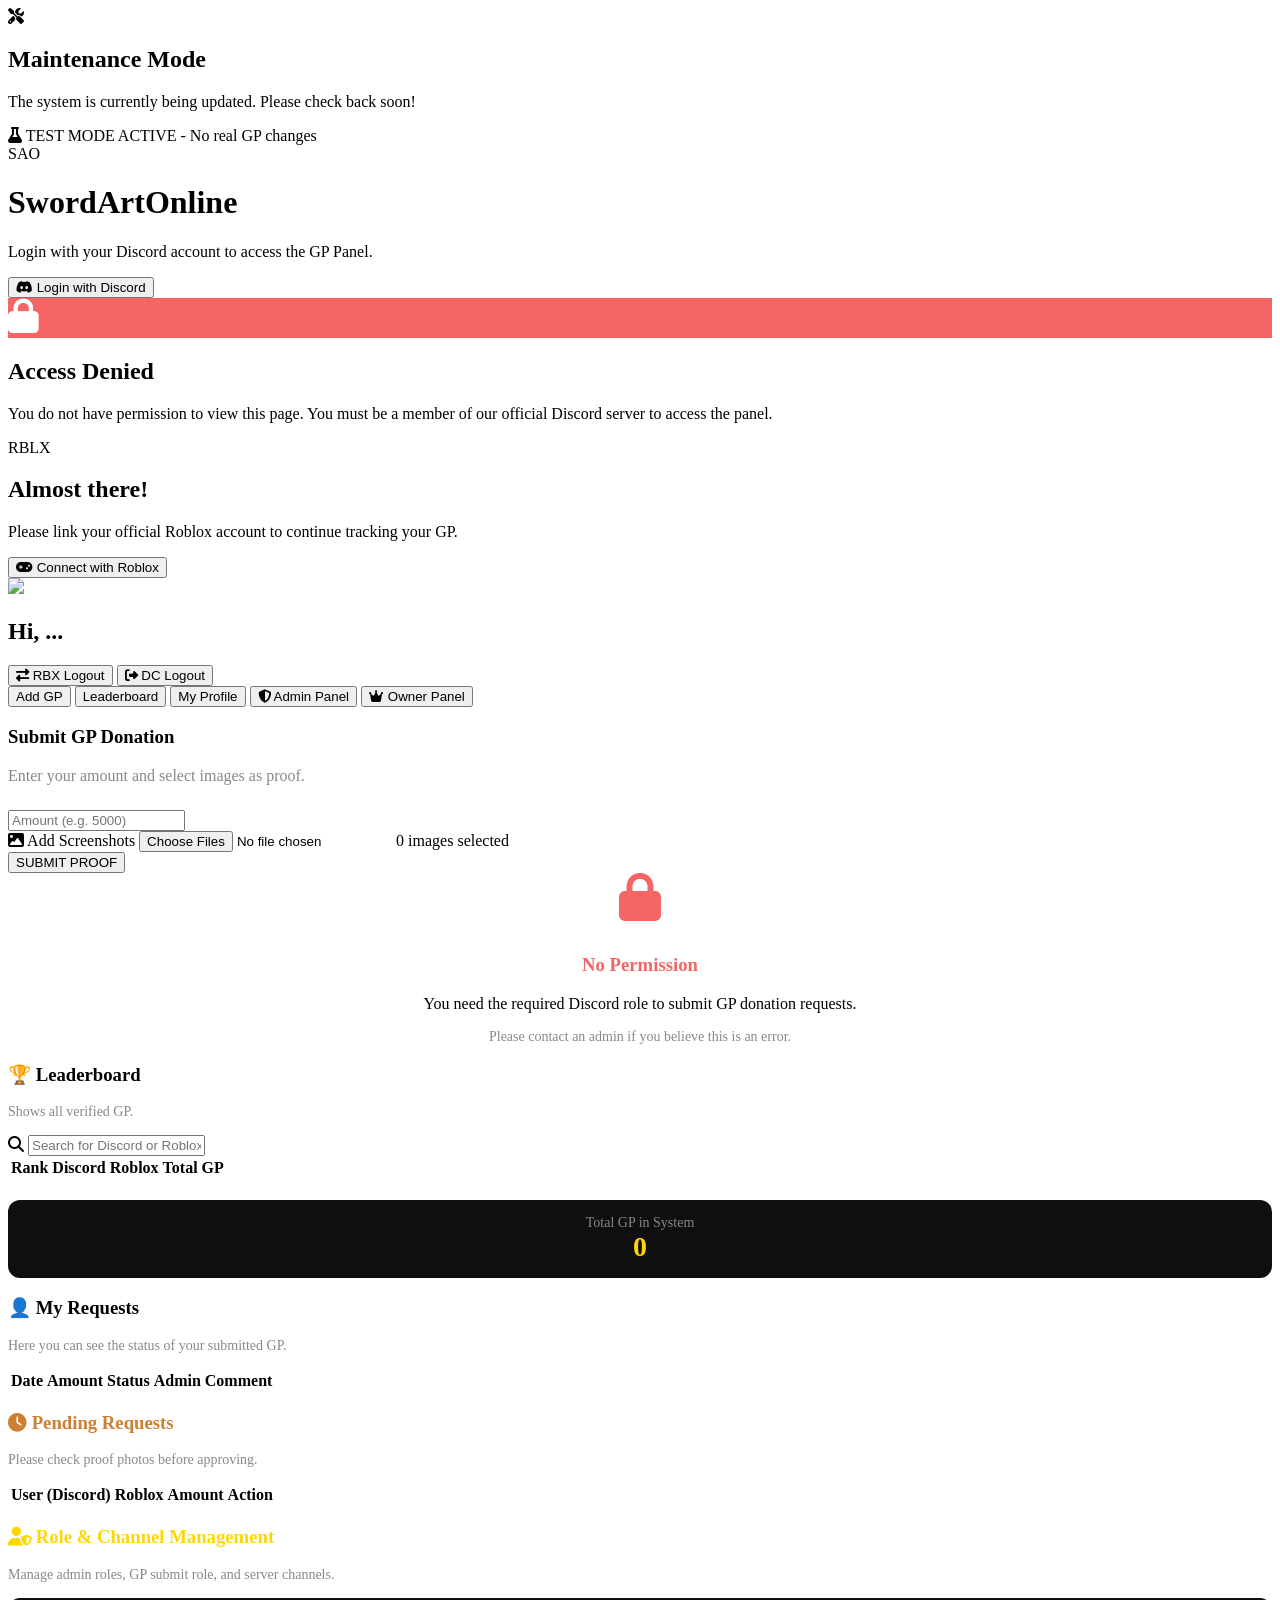
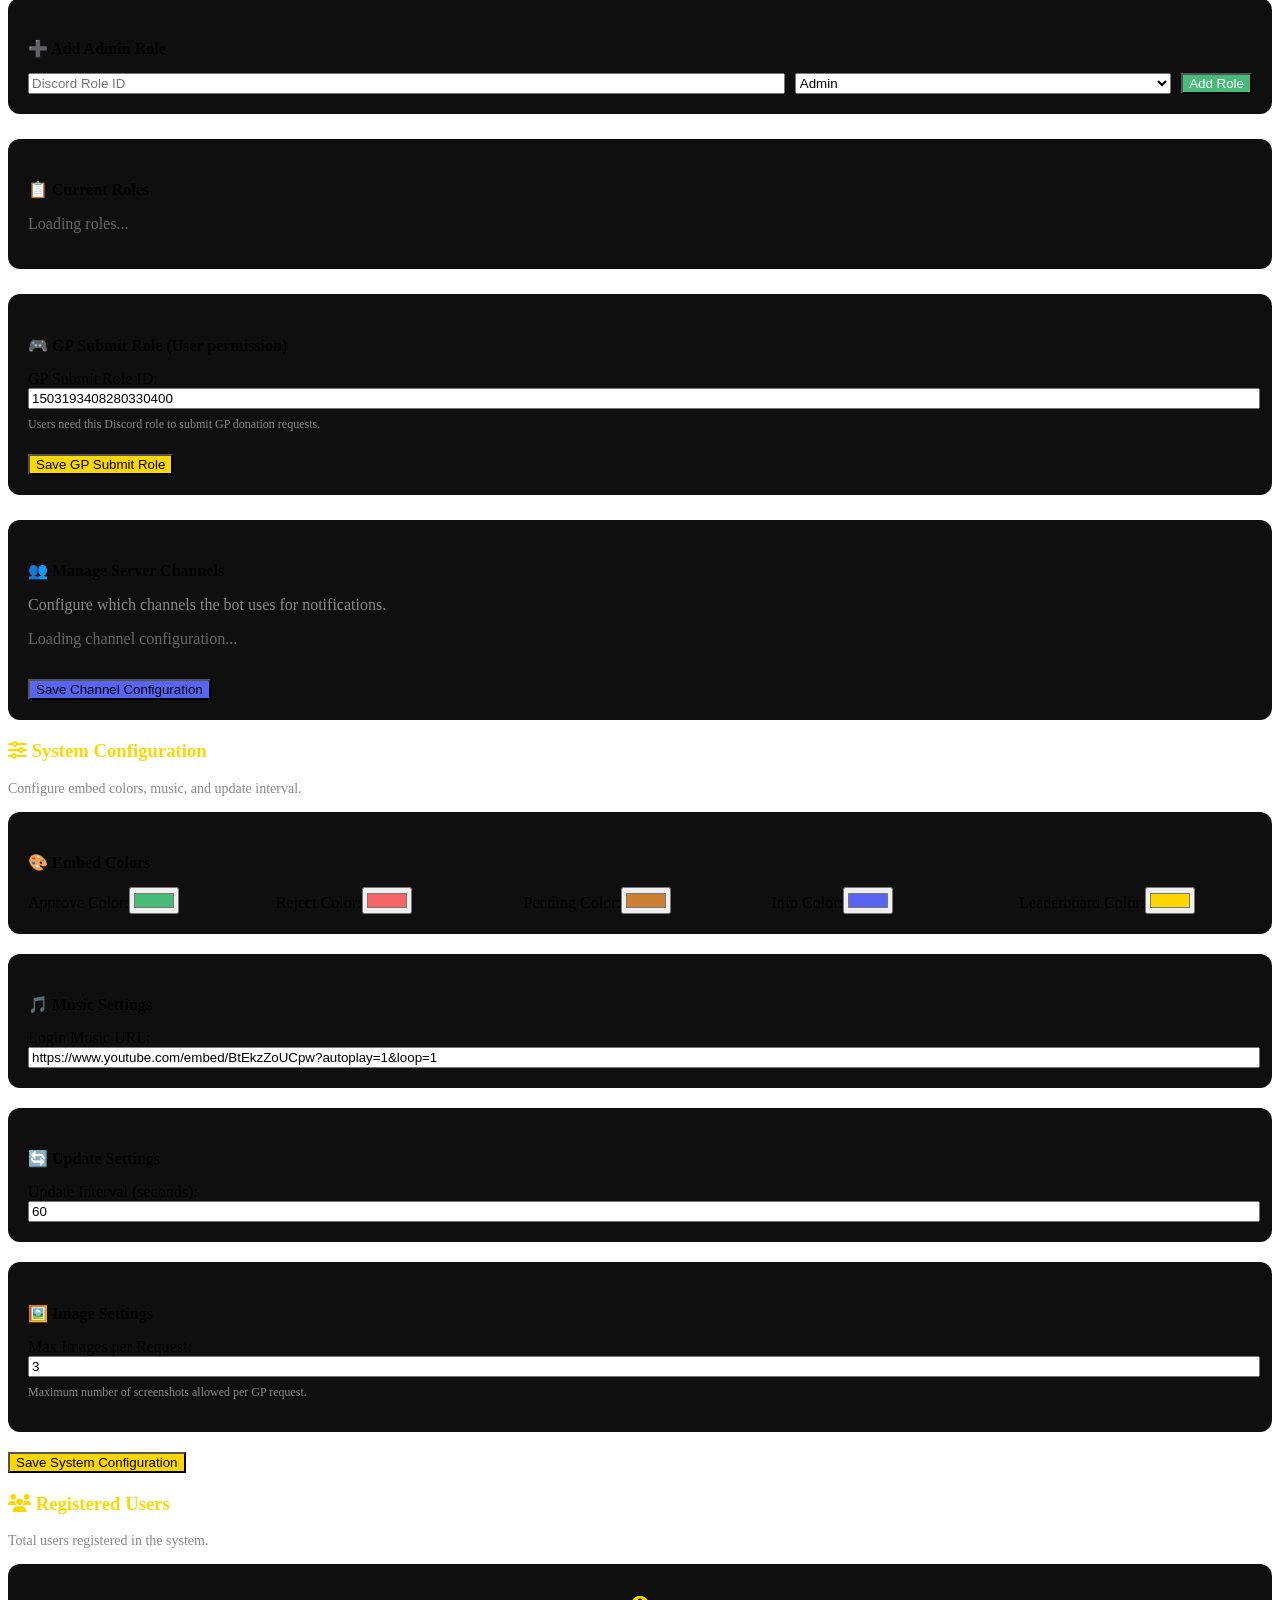
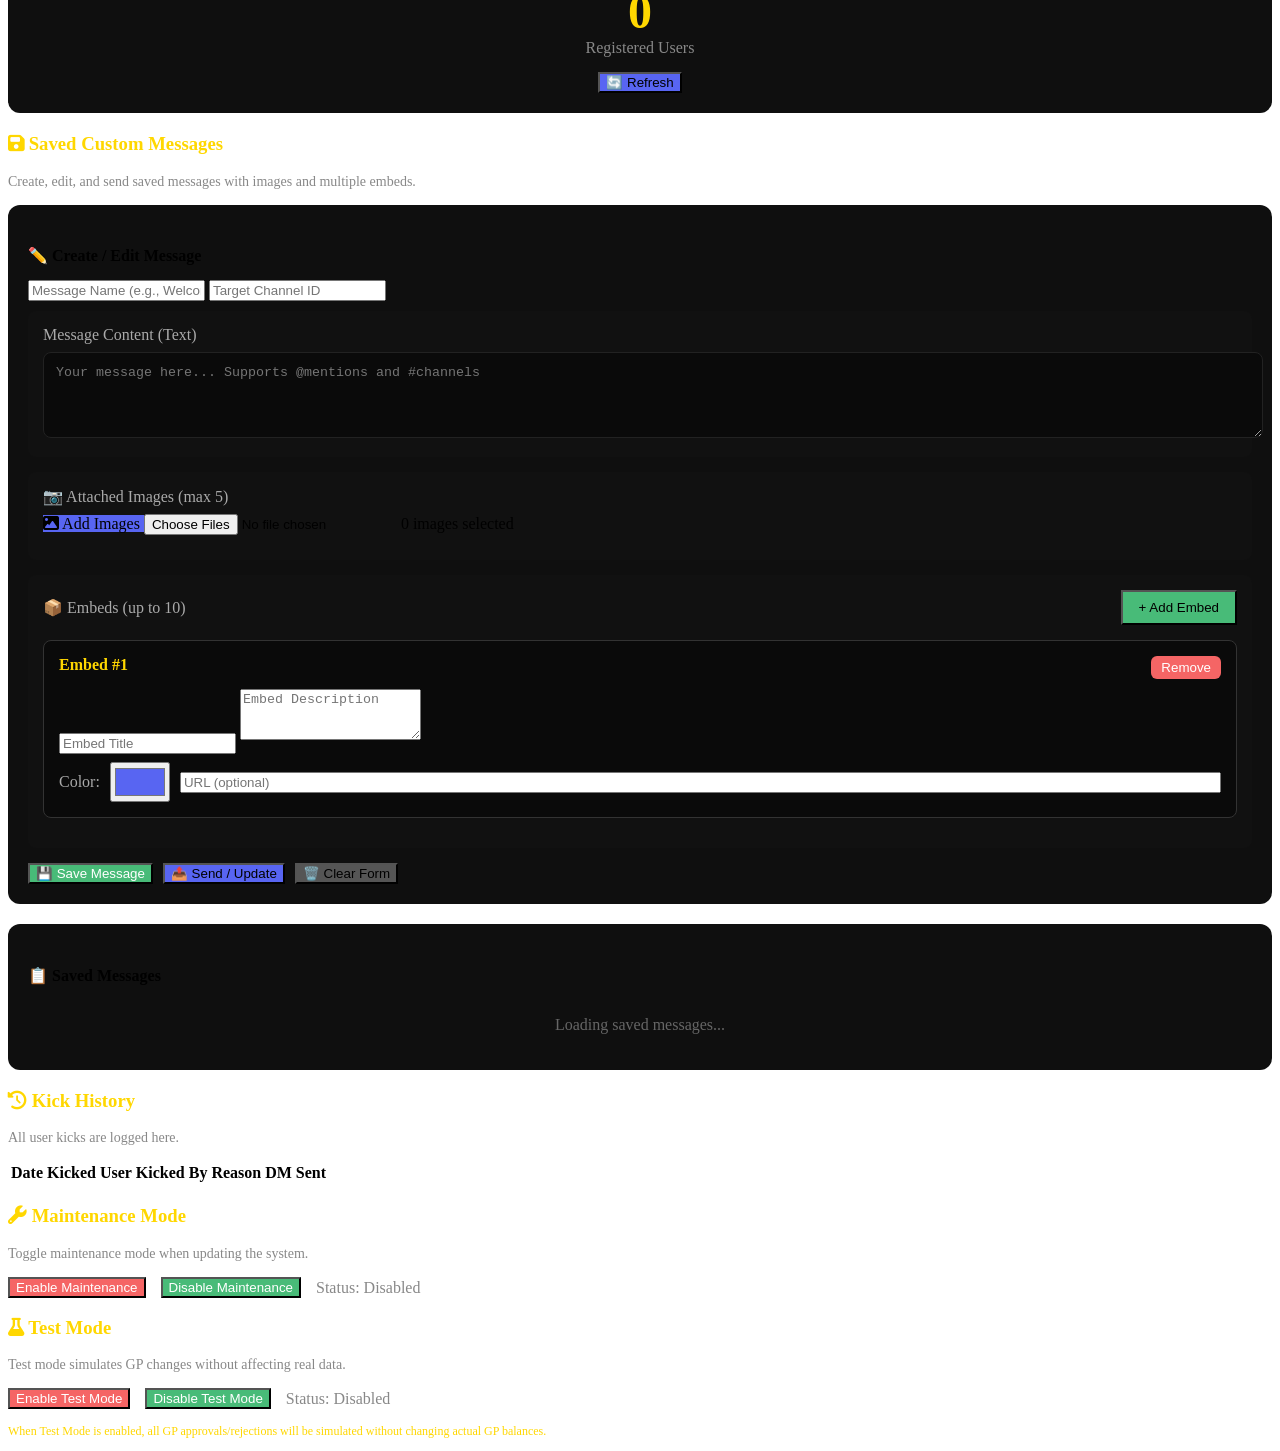
==== index.html @ 545767d4 "Enhance Saved Custom Messages with Multi-Embed & Images Updated the Saved Custom Messages section to" ====
<!DOCTYPE html>
<html lang="en">
<head>
    <meta charset="utf-8">
    <meta name="viewport" content="width=device-width, initial-scale=1">
    <title>SwordArtOnline | GP Panel</title>
    <link href="https://fonts.bunny.net/css?family=inter:400,500,600,700,800&display=swap" rel="stylesheet">
    <link rel="stylesheet" href="https://cdnjs.cloudflare.com/ajax/libs/font-awesome/6.4.0/css/all.min.css">
    <link rel="stylesheet" href="style.css">
</head>
<body>

    <div id="audioPlayerContainer" class="hidden"></div>

    <!-- Maintenance Mode Overlay -->
    <div id="maintenanceOverlay" class="maintenance-overlay hidden">
        <div class="maintenance-content">
            <i class="fas fa-tools"></i>
            <h2>Maintenance Mode</h2>
            <p>The system is currently being updated. Please check back soon!</p>
            <div class="loader"></div>
        </div>
    </div>

    <!-- Test Mode Indicator -->
    <div id="testModeIndicator" class="test-mode-indicator hidden">
        <i class="fas fa-flask"></i> TEST MODE ACTIVE - No real GP changes
    </div>

    <div id="loginPage" class="login-container">
        <div class="logo-main logo-pn">SAO</div>
        <h1>SwordArtOnline</h1>
        <p>Login with your Discord account to access the GP Panel.</p>
        <button id="discordLoginBtn" class="btn-discord">
            <i class="fab fa-discord"></i> Login with Discord
        </button>
    </div>

    <div id="noPermissionPage" class="login-container hidden">
        <div class="logo-main" style="background: #f56565; color: white; font-size: 35px; border: none;">
            <i class="fas fa-lock"></i>
        </div>
        <h2>Access Denied</h2>
        <p>You do not have permission to view this page. You must be a member of our official Discord server to access the panel.</p>
    </div>

    <div id="robloxPage" class="login-container hidden">
        <div class="logo-main logo-rblx">RBLX</div>
        <h2>Almost there!</h2>
        <p>Please link your official Roblox account to continue tracking your GP.</p>
        <button id="robloxLoginBtn" class="btn-roblox">
            <i class="fas fa-gamepad"></i> Connect with Roblox
        </button>
    </div>

    <div id="mainContent" class="hidden">
        <div class="header">
            <div class="user-info">
                <img id="userAvatar" class="avatar" src="https://cdn.discordapp.com/embed/avatars/0.png">
                <h2 id="userWelcome">Hi, ...</h2>
            </div>
            
            <div class="header-actions">
                <button id="rbxLogoutBtn" class="btn-logout rbx" title="Change Roblox Account">
                    <i class="fas fa-exchange-alt"></i> RBX Logout
                </button>
                <button id="dcLogoutBtn" class="btn-logout dc" title="Log out completely">
                    <i class="fas fa-sign-out-alt"></i> DC Logout
                </button>
            </div>
        </div>

        <div class="container">
            <div class="nav-tabs-wrapper">
                <div class="nav-tabs">
                    <button id="tabBtnSpenden" class="nav-tab active">Add GP</button>
                    <button id="tabBtnLeaderboard" class="nav-tab">Leaderboard</button>
                    <button id="tabBtnProfile" class="nav-tab">My Profile</button>
                    <button id="tabBtnAdmin" class="nav-tab admin-tab"><i class="fas fa-shield-alt"></i> Admin Panel</button>
                    <button id="tabBtnOwner" class="nav-tab owner-tab"><i class="fas fa-crown"></i> Owner Panel</button>
                </div>
            </div>

            <div id="content-spenden">
                <div class="system-card" id="gpSubmitCard">
                    <h3>Submit GP Donation</h3>
                    <p style="color:#888; margin-bottom: 25px; margin-top: 5px;">Enter your amount and select images as proof.</p>
                    
                    <input type="number" id="gpAmount" placeholder="Amount (e.g. 5000)" min="100">
                    
                    <div class="file-upload-wrapper">
                        <label for="proofImage" class="custom-file-btn">
                            <i class="fas fa-image"></i> Add Screenshots
                        </label>
                        <input type="file" id="proofImage" accept="image/*" multiple>
                        <span class="file-instruction" id="fileCountText">0 images selected</span>
                    </div>

                    <div id="imagePreviewContainer"></div>
                    
                    <button id="addGPBtn" class="btn-primary">SUBMIT PROOF</button>
                </div>
                <div id="noPermissionCard" class="system-card hidden" style="text-align: center; border-color: #f56565;">
                    <i class="fas fa-lock" style="font-size: 48px; color: #f56565; margin-bottom: 15px;"></i>
                    <h3 style="color: #f56565;">No Permission</h3>
                    <p>You need the required Discord role to submit GP donation requests.</p>
                    <p style="color: #888; font-size: 14px; margin-top: 10px;">Please contact an admin if you believe this is an error.</p>
                </div>
            </div>

            <div id="content-leaderboard" class="hidden">
                <div class="system-card">
                    <h3>🏆 Leaderboard</h3>
                    <p style="color:#888; margin-bottom: 15px; font-size:14px;">Shows all verified GP.</p>
                    
                    <div class="search-bar">
                        <i class="fas fa-search"></i>
                        <input type="text" id="leaderboardSearch" placeholder="Search for Discord or Roblox name...">
                    </div>

                    <div class="table-responsive">
                        <table class="table">
                            <thead><tr><th>Rank</th><th>Discord</th><th>Roblox</th><th>Total GP</th></tr></thead>
                            <tbody id="leaderboardBody"></tbody>
                        </table>
                    </div>
                    
                    <div style="margin-top: 20px; padding: 15px; background: #0f0f0f; border-radius: 12px; text-align: center;">
                        <div style="font-size: 14px; color: #888;">Total GP in System</div>
                        <div style="font-size: 28px; color: #ffd700; font-weight: bold;" id="totalGpStat">0</div>
                    </div>
                </div>
            </div>

            <div id="content-profile" class="hidden">
                <div class="system-card">
                    <h3>👤 My Requests</h3>
                    <p style="color:#888; margin-bottom: 15px; font-size:14px;">Here you can see the status of your submitted GP.</p>
                    <div class="table-responsive">
                        <table class="table">
                            <thead><tr><th>Date</th><th>Amount</th><th>Status</th><th>Admin Comment</th></tr></thead>
                            <tbody id="profileHistoryBody"></tbody>
                        </table>
                    </div>
                </div>
            </div>

            <div id="content-admin" class="hidden">
                <div class="system-card" style="border-color: #cd7f32;">
                    <h3 style="color: #cd7f32;"><i class="fas fa-clock"></i> Pending Requests</h3>
                    <p style="color:#888; margin-bottom: 15px; font-size:14px;">Please check proof photos before approving.</p>
                    <div class="table-responsive">
                        <table class="table">
                            <thead><tr><th>User (Discord)</th><th>Roblox</th><th>Amount</th><th>Action</th></tr></thead>
                            <tbody id="adminPendingBody"></tbody>
                        </table>
                    </div>
                </div>
            </div>

            <div id="content-owner" class="hidden">
                <!-- Role & Channel Management Section -->
                <div class="system-card" style="border-color: #ffd700; margin-bottom: 20px;">
                    <h3 style="color: #ffd700;"><i class="fas fa-user-shield"></i> Role & Channel Management</h3>
                    <p style="color:#888; margin-bottom: 15px; font-size:14px;">Manage admin roles, GP submit role, and server channels.</p>
                    
                    <div style="background: #0f0f0f; border-radius: 12px; padding: 20px; margin-bottom: 25px;">
                        <h4 style="margin-bottom: 15px;">➕ Add Admin Role</h4>
                        <div style="display: flex; gap: 10px; flex-wrap: wrap;">
                            <input type="text" id="newRoleId" placeholder="Discord Role ID" style="flex: 2;">
                            <select id="rolePermissionLevel" style="flex: 1;">
                                <option value="admin">Admin</option>
                                <option value="owner">Owner</option>
                            </select>
                            <button id="addRoleBtn" class="btn-primary" style="background: #48bb78; color: white; width: auto;">Add Role</button>
                        </div>
                    </div>

                    <div style="background: #0f0f0f; border-radius: 12px; padding: 20px; margin-bottom: 25px;">
                        <h4 style="margin-bottom: 15px;">📋 Current Roles</h4>
                        <div id="adminRolesList" class="table-responsive">
                            <p style="color: #666;">Loading roles...</p>
                        </div>
                    </div>

                    <div style="background: #0f0f0f; border-radius: 12px; padding: 20px; margin-bottom: 25px;">
                        <h4 style="margin-bottom: 15px;">🎮 GP Submit Role (User permission)</h4>
                        <div><label>GP Submit Role ID:</label><input type="text" id="gpSubmitRoleId" value="1503193408280330400" style="width: 100%;" placeholder="Role ID required to submit GP"></div>
                        <p style="color: #888; font-size: 12px; margin-top: 8px;">Users need this Discord role to submit GP donation requests.</p>
                        <button id="saveGpSubmitRoleBtn" class="btn-primary" style="background: #ffd700; color: black; margin-top: 10px; width: auto;">Save GP Submit Role</button>
                    </div>

                    <div style="background: #0f0f0f; border-radius: 12px; padding: 20px;">
                        <h4 style="margin-bottom: 15px;">👥 Manage Server Channels</h4>
                        <p style="color:#888; margin-bottom: 15px;">Configure which channels the bot uses for notifications.</p>
                        <div id="channelConfigList">
                            <p style="color: #666;">Loading channel configuration...</p>
                        </div>
                        <button id="saveChannelConfigBtn" class="btn-primary" style="background: #5865F2; margin-top: 15px;">Save Channel Configuration</button>
                    </div>
                </div>

                <!-- System Configuration Section -->
                <div class="system-card" style="border-color: #ffd700; margin-bottom: 20px;">
                    <h3 style="color: #ffd700;"><i class="fas fa-sliders-h"></i> System Configuration</h3>
                    <p style="color:#888; margin-bottom: 15px; font-size:14px;">Configure embed colors, music, and update interval.</p>
                    
                    <div style="background: #0f0f0f; border-radius: 12px; padding: 20px; margin-bottom: 20px;">
                        <h4 style="margin-bottom: 15px;">🎨 Embed Colors</h4>
                        <div style="display: grid; grid-template-columns: repeat(auto-fill, minmax(200px, 1fr)); gap: 15px;">
                            <div><label>Approve Color:</label><input type="color" id="colorApprove" value="#48bb78"></div>
                            <div><label>Reject Color:</label><input type="color" id="colorReject" value="#f56565"></div>
                            <div><label>Pending Color:</label><input type="color" id="colorPending" value="#cd7f32"></div>
                            <div><label>Info Color:</label><input type="color" id="colorInfo" value="#5865F2"></div>
                            <div><label>Leaderboard Color:</label><input type="color" id="colorLeaderboard" value="#ffd700"></div>
                        </div>
                    </div>

                    <div style="background: #0f0f0f; border-radius: 12px; padding: 20px; margin-bottom: 20px;">
                        <h4 style="margin-bottom: 15px;">🎵 Music Settings</h4>
                        <div><label>Login Music URL:</label><input type="text" id="loginMusicUrl" value="https://www.youtube.com/embed/BtEkzZoUCpw?autoplay=1&loop=1" style="width: 100%;"></div>
                    </div>

                    <div style="background: #0f0f0f; border-radius: 12px; padding: 20px; margin-bottom: 20px;">
                        <h4 style="margin-bottom: 15px;">🔄 Update Settings</h4>
                        <div><label>Update Interval (seconds):</label><input type="number" id="updateInterval" value="60" style="width: 100%;"></div>
                    </div>

                    <div style="background: #0f0f0f; border-radius: 12px; padding: 20px;">
                        <h4 style="margin-bottom: 15px;">🖼️ Image Settings</h4>
                        <div><label>Max Images per Request:</label><input type="number" id="maxImagesPerRequest" value="3" style="width: 100%;"></div>
                        <p style="color: #888; font-size: 12px; margin-top: 8px;">Maximum number of screenshots allowed per GP request.</p>
                    </div>

                    <button id="saveSystemConfigBtn" class="btn-primary" style="background: #ffd700; color: black; margin-top: 20px;">Save System Configuration</button>
                </div>

                <!-- Registered Users Count -->
                <div class="system-card" style="border-color: #ffd700; margin-bottom: 20px;">
                    <h3 style="color: #ffd700;"><i class="fas fa-users"></i> Registered Users</h3>
                    <p style="color:#888; margin-bottom: 15px; font-size:14px;">Total users registered in the system.</p>
                    <div style="background: #0f0f0f; border-radius: 12px; padding: 20px; text-align: center;">
                        <div style="font-size: 48px; color: #ffd700; font-weight: bold;" id="statTotalUsers">0</div>
                        <div style="color: #888;">Registered Users</div>
                        <button id="refreshUsersBtn" class="btn-primary" style="background: #5865F2; margin-top: 15px; width: auto;">🔄 Refresh</button>
                    </div>
                </div>

                <!-- Saved Custom Messages Section - UPDATED with Multi-Embed & Images -->
                <div class="system-card" style="border-color: #ffd700; margin-bottom: 20px;">
                    <h3 style="color: #ffd700;"><i class="fas fa-save"></i> Saved Custom Messages</h3>
                    <p style="color:#888; margin-bottom: 15px; font-size:14px;">Create, edit, and send saved messages with images and multiple embeds.</p>
                    
                    <div style="background: #0f0f0f; border-radius: 12px; padding: 20px; margin-bottom: 20px;">
                        <h4 style="margin-bottom: 15px;">✏️ Create / Edit Message</h4>
                        <input type="text" id="messageName" placeholder="Message Name (e.g., Welcome Message, Announcement)" style="margin-bottom: 10px;">
                        <input type="text" id="messageChannelId" placeholder="Target Channel ID" style="margin-bottom: 10px;">
                        
                        <div style="background: #111; border-radius: 8px; padding: 15px; margin-bottom: 15px;">
                            <label style="display: block; margin-bottom: 8px; color: #aaa;">Message Content (Text)</label>
                            <textarea id="messageContent" rows="4" style="width: 100%; background: #0a0a0a; border: 1px solid #222; border-radius: 8px; padding: 12px; color: white;" placeholder="Your message here... Supports @mentions and #channels"></textarea>
                        </div>
                        
                        <!-- Image Upload Section -->
                        <div style="background: #111; border-radius: 8px; padding: 15px; margin-bottom: 15px;">
                            <label style="display: block; margin-bottom: 8px; color: #aaa;">📷 Attached Images (max 5)</label>
                            <div class="file-upload-wrapper" style="margin-bottom: 10px;">
                                <label for="messageImages" class="custom-file-btn" style="background: #5865F2;">
                                    <i class="fas fa-image"></i> Add Images
                                </label>
                                <input type="file" id="messageImages" accept="image/*" multiple>
                                <span class="file-instruction" id="messageImageCount">0 images selected</span>
                            </div>
                            <div id="messageImagePreview" style="display: flex; gap: 10px; flex-wrap: wrap; margin-top: 10px;"></div>
                        </div>
                        
                        <!-- Multiple Embeds Section -->
                        <div style="background: #111; border-radius: 8px; padding: 15px; margin-bottom: 15px;">
                            <div style="display: flex; justify-content: space-between; align-items: center; margin-bottom: 15px;">
                                <label style="color: #aaa;">📦 Embeds (up to 10)</label>
                                <button type="button" id="addEmbedBtn" class="btn-primary" style="background: #48bb78; width: auto; padding: 8px 16px;">+ Add Embed</button>
                            </div>
                            <div id="embedsContainer">
                                <!-- Embed 1 (default) -->
                                <div class="embed-item" data-embed-index="0" style="background: #0a0a0a; border: 1px solid #333; border-radius: 8px; padding: 15px; margin-bottom: 15px;">
                                    <div style="display: flex; justify-content: space-between; margin-bottom: 10px;">
                                        <strong style="color: #ffd700;">Embed #1</strong>
                                        <button type="button" class="remove-embed-btn" style="background: #f56565; border: none; color: white; padding: 4px 10px; border-radius: 6px; cursor: pointer;">Remove</button>
                                    </div>
                                    <input type="text" class="embed-title" placeholder="Embed Title" style="margin-bottom: 8px;">
                                    <textarea class="embed-description" rows="3" placeholder="Embed Description" style="margin-bottom: 8px;"></textarea>
                                    <div style="display: flex; gap: 10px; align-items: center;">
                                        <label style="color: #aaa;">Color:</label>
                                        <input type="color" class="embed-color" value="#5865F2" style="width: 60px; height: 40px;">
                                        <input type="text" class="embed-url" placeholder="URL (optional)" style="flex: 1;">
                                    </div>
                                </div>
                            </div>
                        </div>
                        
                        <div style="display: flex; gap: 10px; flex-wrap: wrap;">
                            <button id="saveMessageBtn" class="btn-primary" style="background: #48bb78; color: white; width: auto;">💾 Save Message</button>
                            <button id="sendMessageBtn" class="btn-primary" style="background: #5865F2; width: auto;">📤 Send / Update</button>
                            <button id="clearMessageFormBtn" class="btn-primary" style="background: #555; width: auto;">🗑️ Clear Form</button>
                        </div>
                    </div>

                    <div style="background: #0f0f0f; border-radius: 12px; padding: 20px;">
                        <h4 style="margin-bottom: 15px;">📋 Saved Messages</h4>
                        <div id="savedMessagesList" style="max-height: 400px; overflow-y: auto;">
                            <p style="color: #666; text-align: center;">Loading saved messages...</p>
                        </div>
                    </div>
                </div>

                <!-- Kick Logs Viewer -->
                <div class="system-card" style="border-color: #ffd700; margin-bottom: 20px;">
                    <h3 style="color: #ffd700;"><i class="fas fa-history"></i> Kick History</h3>
                    <p style="color:#888; margin-bottom: 15px; font-size:14px;">All user kicks are logged here.</p>
                    <div class="table-responsive">
                        <table class="table">
                            <thead><tr><th>Date</th><th>Kicked User</th><th>Kicked By</th><th>Reason</th><th>DM Sent</th></tr></thead>
                            <tbody id="kickLogsBody"></tbody>
                        </table>
                    </div>
                </div>

                <!-- Maintenance Mode Toggle -->
                <div class="system-card" style="border-color: #ffd700;">
                    <h3 style="color: #ffd700;"><i class="fas fa-wrench"></i> Maintenance Mode</h3>
                    <p style="color:#888; margin-bottom: 15px; font-size:14px;">Toggle maintenance mode when updating the system.</p>
                    <div style="display: flex; gap: 15px; align-items: center; flex-wrap: wrap;">
                        <button id="enableMaintenanceBtn" class="btn-primary" style="background: #f56565; color: white; width: auto;">Enable Maintenance</button>
                        <button id="disableMaintenanceBtn" class="btn-primary" style="background: #48bb78; color: white; width: auto;">Disable Maintenance</button>
                        <span id="maintenanceStatus" style="color: #888;">Status: <span id="maintenanceStatusText">Disabled</span></span>
                    </div>
                </div>

                <!-- Test Mode Toggle -->
                <div class="system-card" style="border-color: #ffd700;">
                    <h3 style="color: #ffd700;"><i class="fas fa-flask"></i> Test Mode</h3>
                    <p style="color:#888; margin-bottom: 15px; font-size:14px;">Test mode simulates GP changes without affecting real data.</p>
                    <div style="display: flex; gap: 15px; align-items: center; flex-wrap: wrap;">
                        <button id="enableTestModeBtn" class="btn-primary" style="background: #f56565; color: white; width: auto;">Enable Test Mode</button>
                        <button id="disableTestModeBtn" class="btn-primary" style="background: #48bb78; color: white; width: auto;">Disable Test Mode</button>
                        <span id="testModeStatus" style="color: #888;">Status: <span id="testModeStatusText">Disabled</span></span>
                    </div>
                    <p style="color: #ffd700; font-size: 12px; margin-top: 15px;">When Test Mode is enabled, all GP approvals/rejections will be simulated without changing actual GP balances.</p>
                </div>
            </div>
        </div>
    </div>

    <div id="notification" class="notification"></div>

    <script type="module" src="app.js"></script>
</body>
</html>
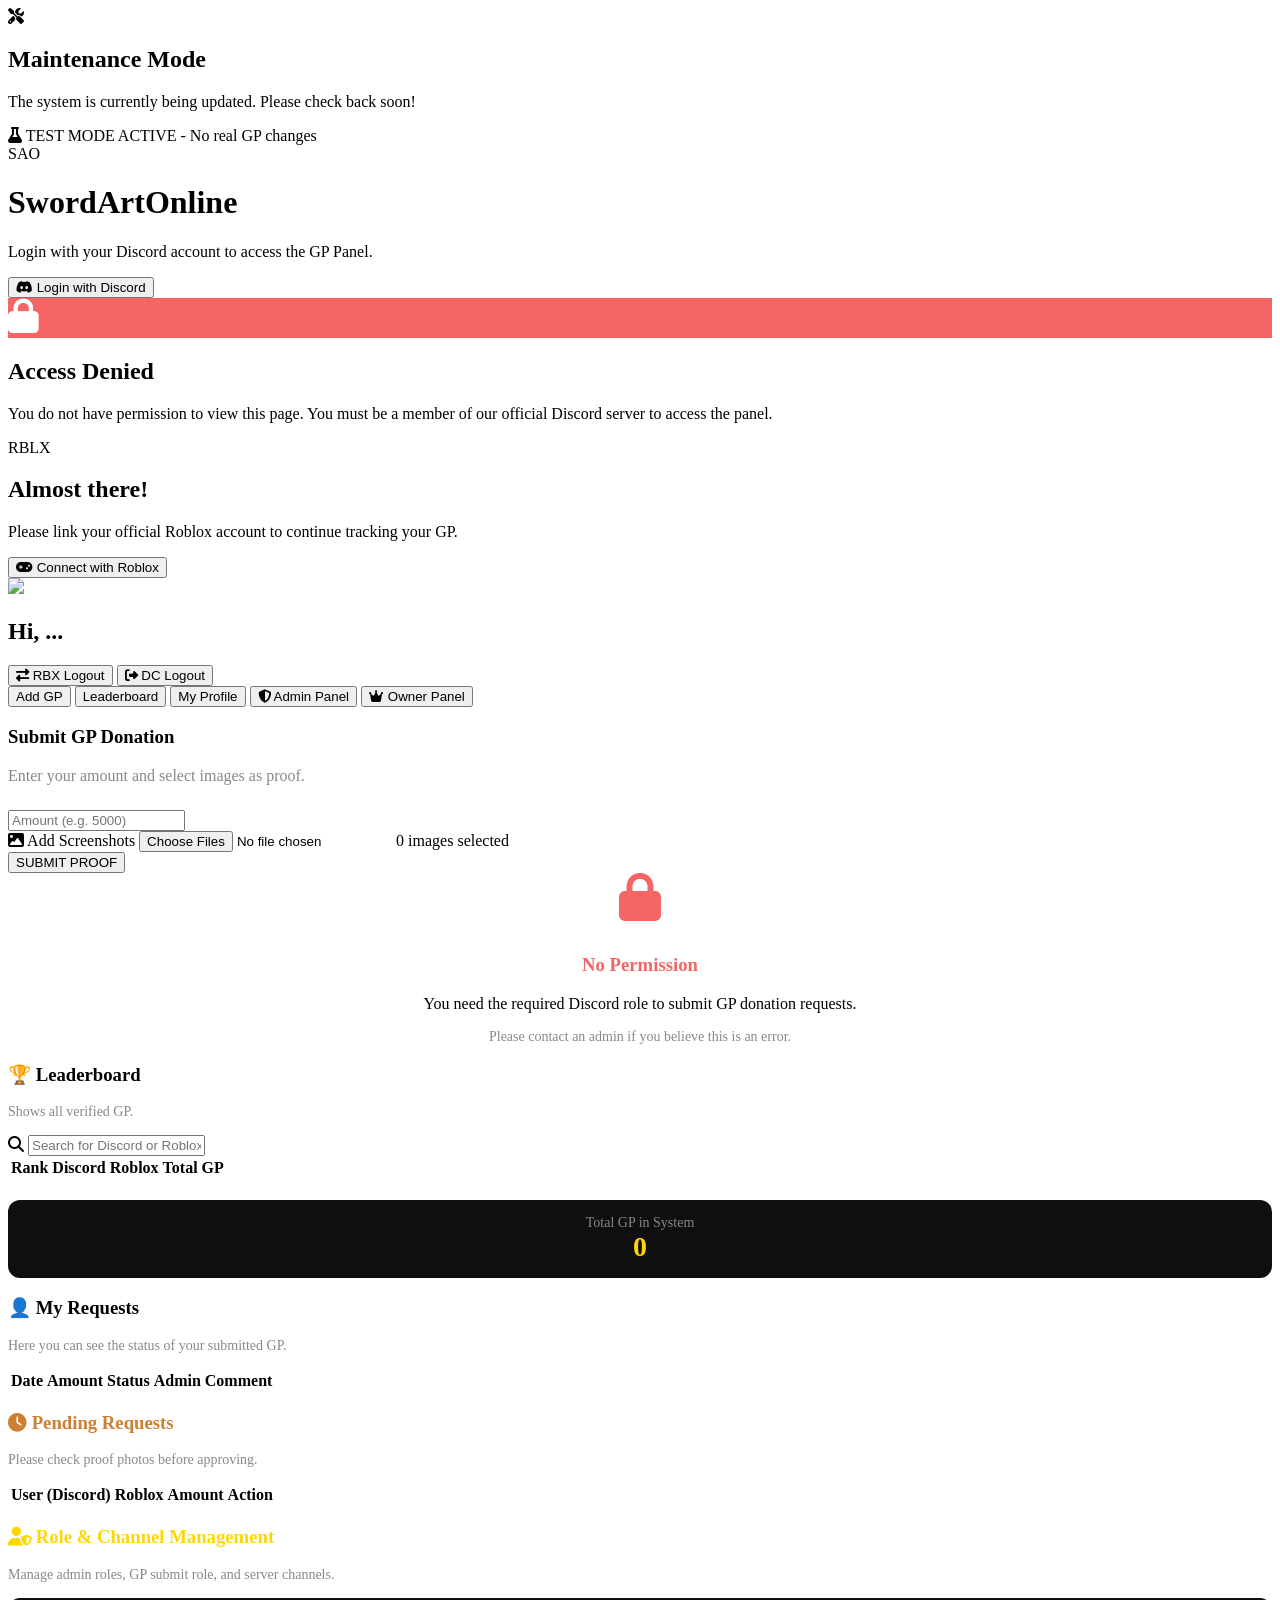
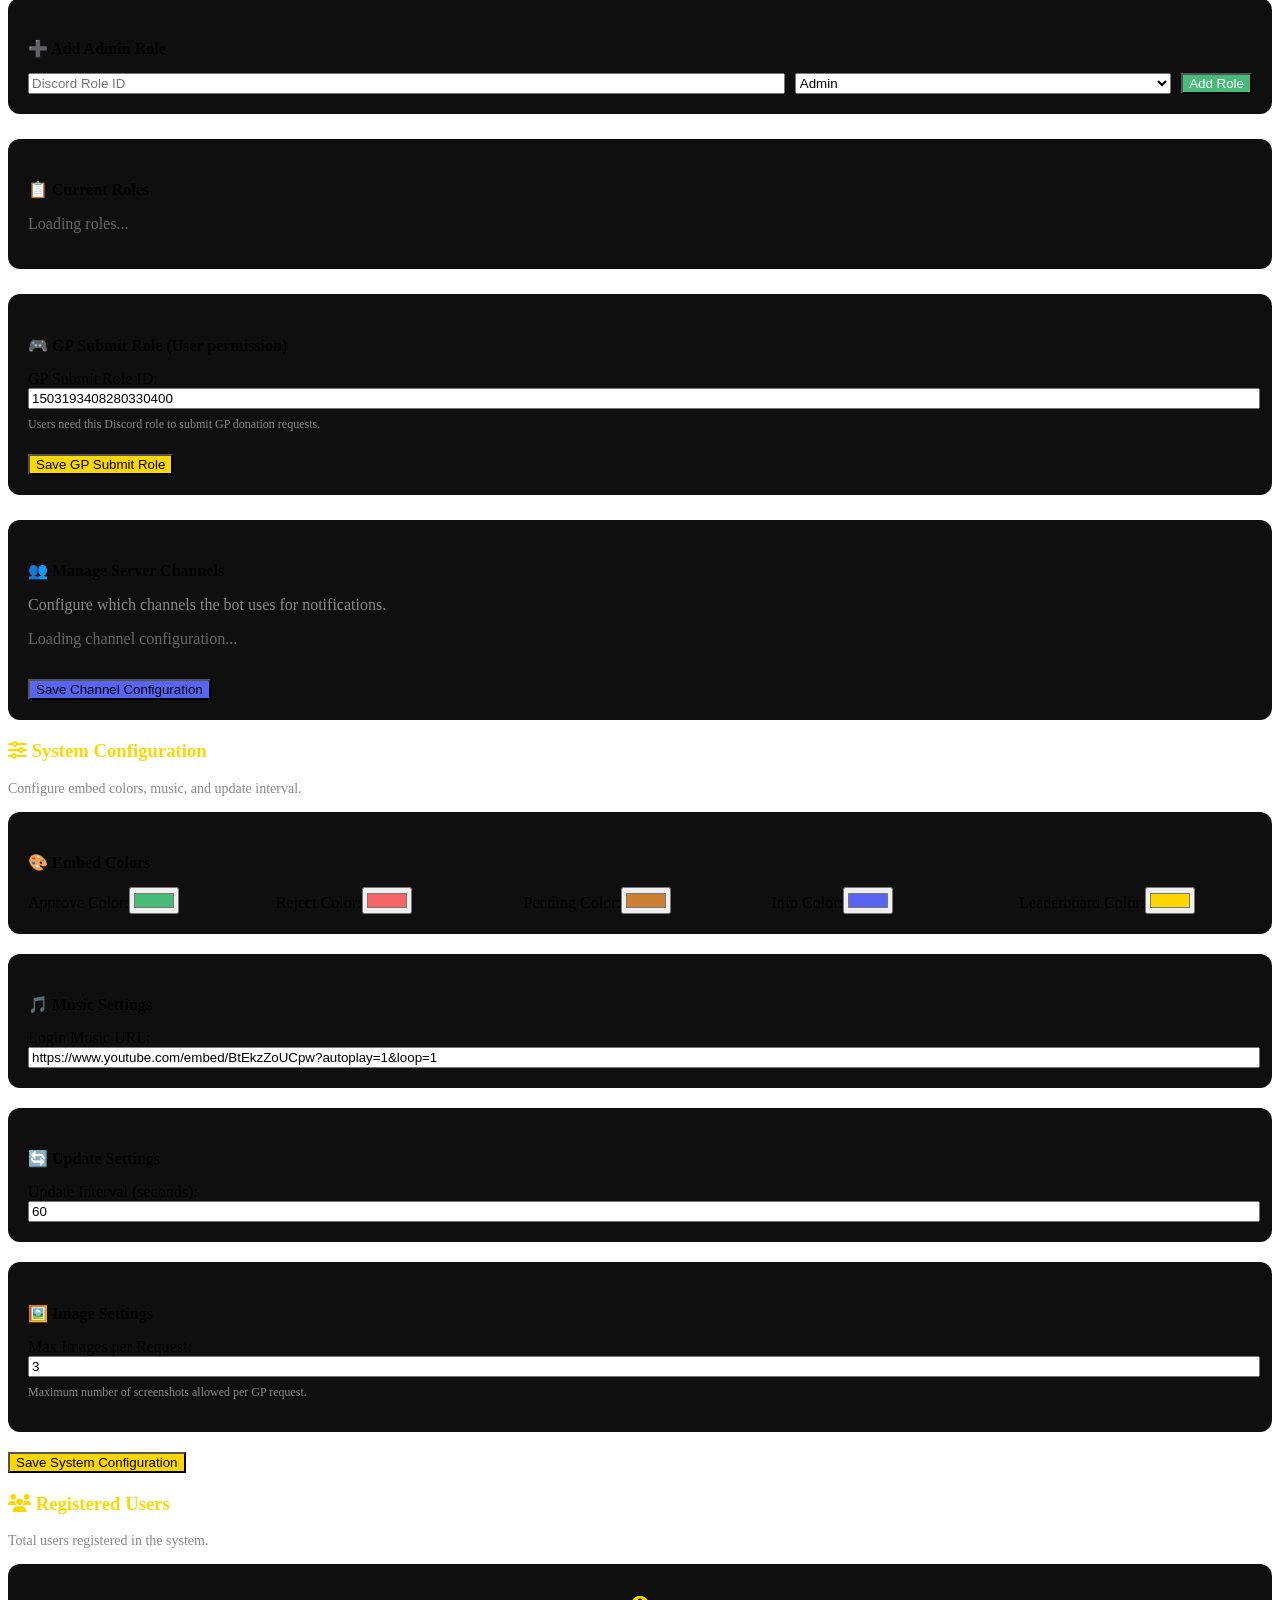
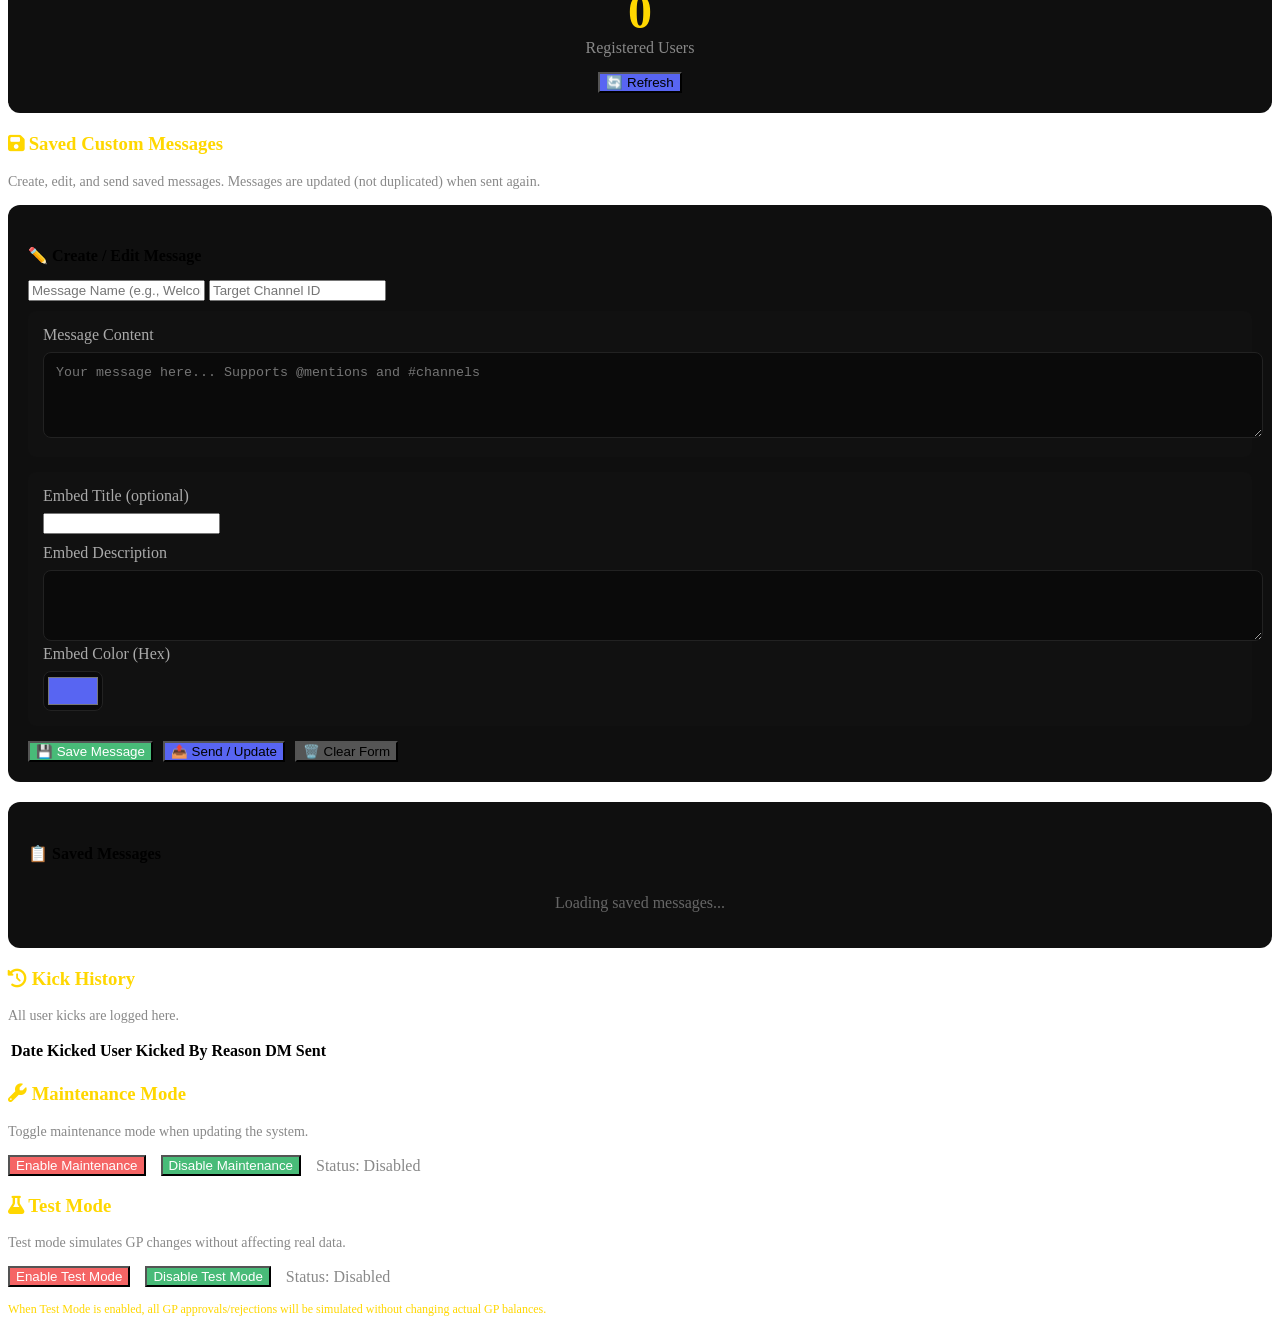
==== commit 08676375: "Refactor Saved Custom Messages section Updated the Saved Custom Messages section to remove reference" ====
--- a/index.html
+++ b/index.html
@@ -246,10 +246,10 @@
                     </div>
                 </div>
 
-                <!-- Saved Custom Messages Section - UPDATED with Multi-Embed & Images -->
+                <!-- Saved Custom Messages Section -->
                 <div class="system-card" style="border-color: #ffd700; margin-bottom: 20px;">
                     <h3 style="color: #ffd700;"><i class="fas fa-save"></i> Saved Custom Messages</h3>
-                    <p style="color:#888; margin-bottom: 15px; font-size:14px;">Create, edit, and send saved messages with images and multiple embeds.</p>
+                    <p style="color:#888; margin-bottom: 15px; font-size:14px;">Create, edit, and send saved messages. Messages are updated (not duplicated) when sent again.</p>
                     
                     <div style="background: #0f0f0f; border-radius: 12px; padding: 20px; margin-bottom: 20px;">
                         <h4 style="margin-bottom: 15px;">✏️ Create / Edit Message</h4>
@@ -257,45 +257,17 @@
                         <input type="text" id="messageChannelId" placeholder="Target Channel ID" style="margin-bottom: 10px;">
                         
                         <div style="background: #111; border-radius: 8px; padding: 15px; margin-bottom: 15px;">
-                            <label style="display: block; margin-bottom: 8px; color: #aaa;">Message Content (Text)</label>
+                            <label style="display: block; margin-bottom: 8px; color: #aaa;">Message Content</label>
                             <textarea id="messageContent" rows="4" style="width: 100%; background: #0a0a0a; border: 1px solid #222; border-radius: 8px; padding: 12px; color: white;" placeholder="Your message here... Supports @mentions and #channels"></textarea>
                         </div>
                         
-                        <!-- Image Upload Section -->
                         <div style="background: #111; border-radius: 8px; padding: 15px; margin-bottom: 15px;">
-                            <label style="display: block; margin-bottom: 8px; color: #aaa;">📷 Attached Images (max 5)</label>
-                            <div class="file-upload-wrapper" style="margin-bottom: 10px;">
-                                <label for="messageImages" class="custom-file-btn" style="background: #5865F2;">
-                                    <i class="fas fa-image"></i> Add Images
-                                </label>
-                                <input type="file" id="messageImages" accept="image/*" multiple>
-                                <span class="file-instruction" id="messageImageCount">0 images selected</span>
-                            </div>
-                            <div id="messageImagePreview" style="display: flex; gap: 10px; flex-wrap: wrap; margin-top: 10px;"></div>
-                        </div>
-                        
-                        <!-- Multiple Embeds Section -->
-                        <div style="background: #111; border-radius: 8px; padding: 15px; margin-bottom: 15px;">
-                            <div style="display: flex; justify-content: space-between; align-items: center; margin-bottom: 15px;">
-                                <label style="color: #aaa;">📦 Embeds (up to 10)</label>
-                                <button type="button" id="addEmbedBtn" class="btn-primary" style="background: #48bb78; width: auto; padding: 8px 16px;">+ Add Embed</button>
-                            </div>
-                            <div id="embedsContainer">
-                                <!-- Embed 1 (default) -->
-                                <div class="embed-item" data-embed-index="0" style="background: #0a0a0a; border: 1px solid #333; border-radius: 8px; padding: 15px; margin-bottom: 15px;">
-                                    <div style="display: flex; justify-content: space-between; margin-bottom: 10px;">
-                                        <strong style="color: #ffd700;">Embed #1</strong>
-                                        <button type="button" class="remove-embed-btn" style="background: #f56565; border: none; color: white; padding: 4px 10px; border-radius: 6px; cursor: pointer;">Remove</button>
-                                    </div>
-                                    <input type="text" class="embed-title" placeholder="Embed Title" style="margin-bottom: 8px;">
-                                    <textarea class="embed-description" rows="3" placeholder="Embed Description" style="margin-bottom: 8px;"></textarea>
-                                    <div style="display: flex; gap: 10px; align-items: center;">
-                                        <label style="color: #aaa;">Color:</label>
-                                        <input type="color" class="embed-color" value="#5865F2" style="width: 60px; height: 40px;">
-                                        <input type="text" class="embed-url" placeholder="URL (optional)" style="flex: 1;">
-                                    </div>
-                                </div>
-                            </div>
+                            <label style="display: block; margin-bottom: 8px; color: #aaa;">Embed Title (optional)</label>
+                            <input type="text" id="messageEmbedTitle" style="margin-bottom: 10px;">
+                            <label style="display: block; margin-bottom: 8px; color: #aaa;">Embed Description</label>
+                            <textarea id="messageEmbedDesc" rows="3" style="width: 100%; background: #0a0a0a; border: 1px solid #222; border-radius: 8px; padding: 12px; color: white;"></textarea>
+                            <label style="display: block; margin-bottom: 8px; color: #aaa;">Embed Color (Hex)</label>
+                            <input type="color" id="messageEmbedColor" value="#5865F2" style="width: 60px; height: 40px; background: #0a0a0a; border: 1px solid #222; border-radius: 8px;">
                         </div>
                         
                         <div style="display: flex; gap: 10px; flex-wrap: wrap;">
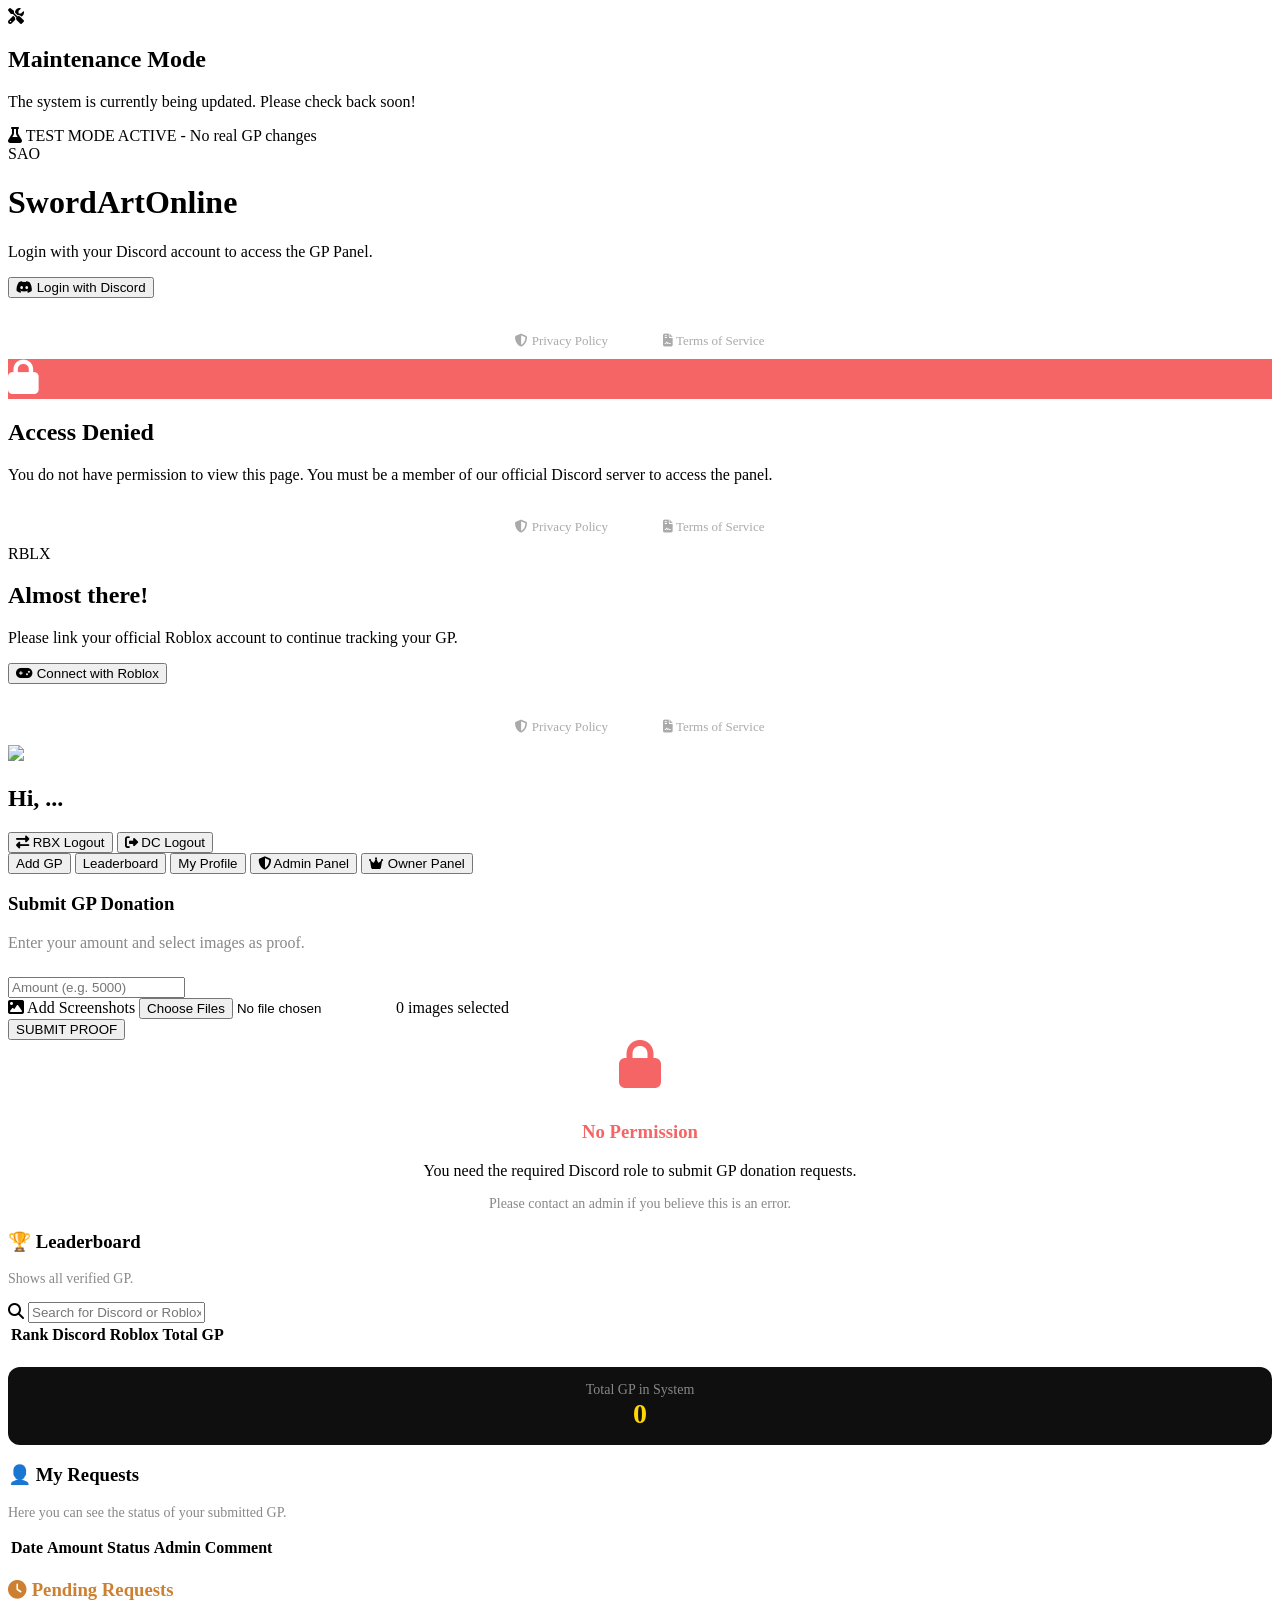
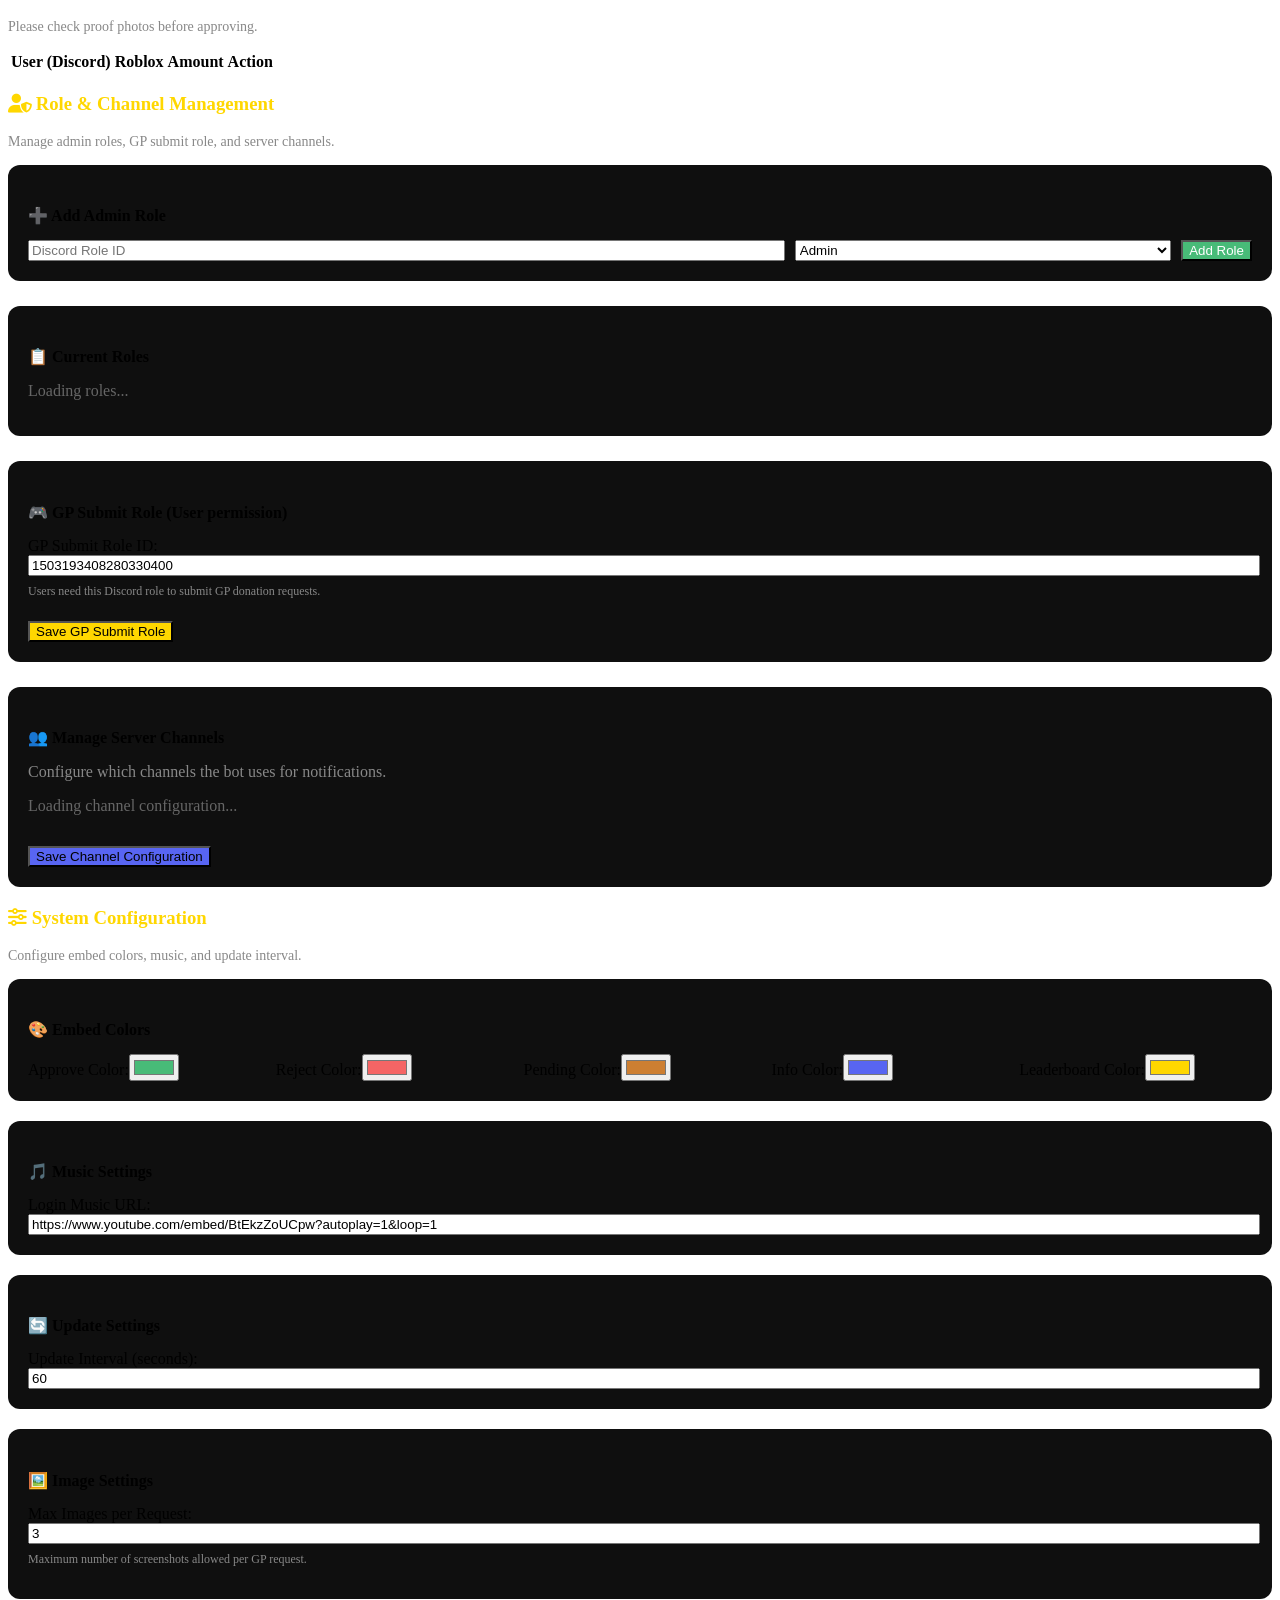
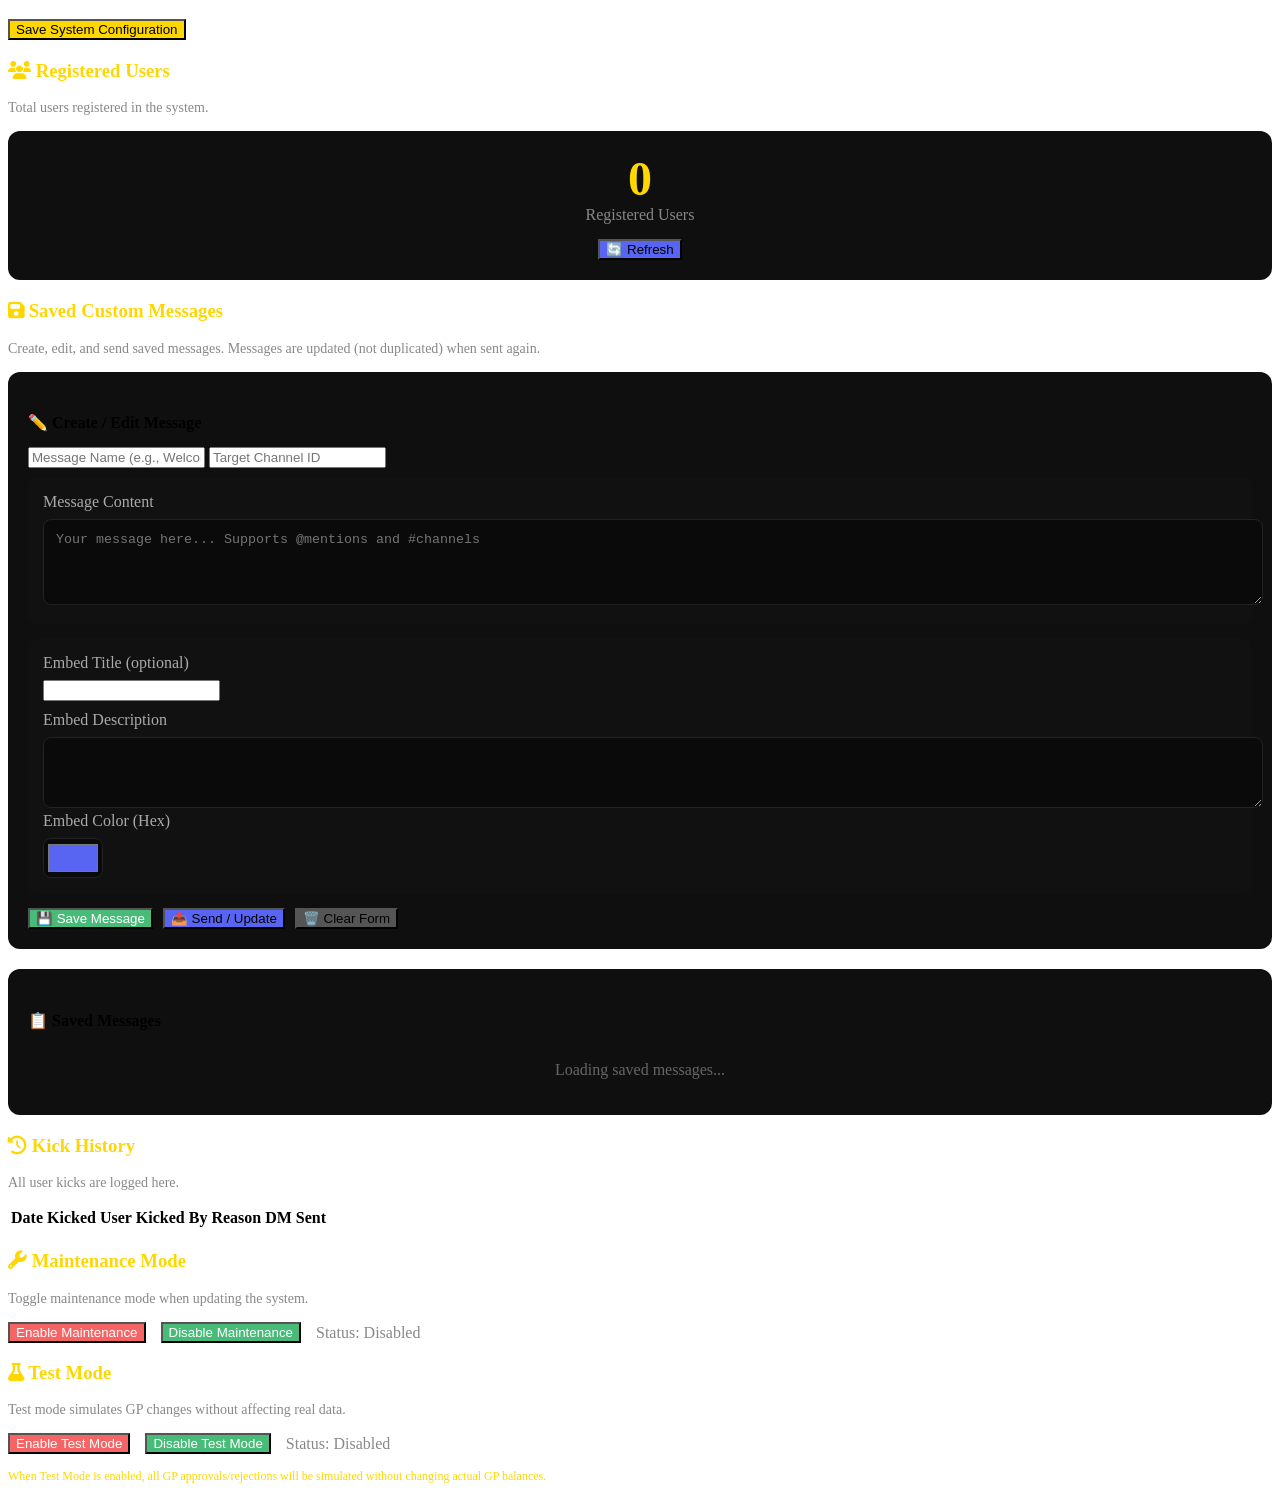
==== commit 1a29f77a: "Fix HTML structure and add missing elements" ====
--- a/index.html
+++ b/index.html
@@ -34,6 +34,16 @@
         <button id="discordLoginBtn" class="btn-discord">
             <i class="fab fa-discord"></i> Login with Discord
         </button>
+        
+        <!-- Privacy & Terms Buttons -->
+        <div style="display: flex; gap: 15px; margin-top: 25px; justify-content: center; flex-wrap: wrap;">
+            <a href="https://corleonecity.github.io/SwordArtOnline/privacy.html" target="_blank" style="background: rgba(255,255,255,0.05); padding: 10px 20px; border-radius: 30px; color: #aaa; text-decoration: none; font-size: 13px; transition: all 0.2s;">
+                <i class="fas fa-shield-alt"></i> Privacy Policy
+            </a>
+            <a href="https://corleonecity.github.io/SwordArtOnline/terms.html" target="_blank" style="background: rgba(255,255,255,0.05); padding: 10px 20px; border-radius: 30px; color: #aaa; text-decoration: none; font-size: 13px; transition: all 0.2s;">
+                <i class="fas fa-file-contract"></i> Terms of Service
+            </a>
+        </div>
     </div>
 
     <div id="noPermissionPage" class="login-container hidden">
@@ -42,6 +52,16 @@
         </div>
         <h2>Access Denied</h2>
         <p>You do not have permission to view this page. You must be a member of our official Discord server to access the panel.</p>
+        
+        <!-- Privacy & Terms Buttons -->
+        <div style="display: flex; gap: 15px; margin-top: 25px; justify-content: center; flex-wrap: wrap;">
+            <a href="https://corleonecity.github.io/SwordArtOnline/privacy.html" target="_blank" style="background: rgba(255,255,255,0.05); padding: 10px 20px; border-radius: 30px; color: #aaa; text-decoration: none; font-size: 13px; transition: all 0.2s;">
+                <i class="fas fa-shield-alt"></i> Privacy Policy
+            </a>
+            <a href="https://corleonecity.github.io/SwordArtOnline/terms.html" target="_blank" style="background: rgba(255,255,255,0.05); padding: 10px 20px; border-radius: 30px; color: #aaa; text-decoration: none; font-size: 13px; transition: all 0.2s;">
+                <i class="fas fa-file-contract"></i> Terms of Service
+            </a>
+        </div>
     </div>
 
     <div id="robloxPage" class="login-container hidden">
@@ -51,6 +71,16 @@
         <button id="robloxLoginBtn" class="btn-roblox">
             <i class="fas fa-gamepad"></i> Connect with Roblox
         </button>
+        
+        <!-- Privacy & Terms Buttons -->
+        <div style="display: flex; gap: 15px; margin-top: 25px; justify-content: center; flex-wrap: wrap;">
+            <a href="https://corleonecity.github.io/SwordArtOnline/privacy.html" target="_blank" style="background: rgba(255,255,255,0.05); padding: 10px 20px; border-radius: 30px; color: #aaa; text-decoration: none; font-size: 13px; transition: all 0.2s;">
+                <i class="fas fa-shield-alt"></i> Privacy Policy
+            </a>
+            <a href="https://corleonecity.github.io/SwordArtOnline/terms.html" target="_blank" style="background: rgba(255,255,255,0.05); padding: 10px 20px; border-radius: 30px; color: #aaa; text-decoration: none; font-size: 13px; transition: all 0.2s;">
+                <i class="fas fa-file-contract"></i> Terms of Service
+            </a>
+        </div>
     </div>
 
     <div id="mainContent" class="hidden">
@@ -120,7 +150,9 @@
 
                     <div class="table-responsive">
                         <table class="table">
-                            <thead><tr><th>Rank</th><th>Discord</th><th>Roblox</th><th>Total GP</th></tr></thead>
+                            <thead>
+                                <tr><th>Rank</th><th>Discord</th><th>Roblox</th><th>Total GP</th></tr>
+                            </thead>
                             <tbody id="leaderboardBody"></tbody>
                         </table>
                     </div>
@@ -138,7 +170,9 @@
                     <p style="color:#888; margin-bottom: 15px; font-size:14px;">Here you can see the status of your submitted GP.</p>
                     <div class="table-responsive">
                         <table class="table">
-                            <thead><tr><th>Date</th><th>Amount</th><th>Status</th><th>Admin Comment</th></tr></thead>
+                            <thead>
+                                <tr><th>Date</th><th>Amount</th><th>Status</th><th>Admin Comment</th></tr>
+                            </thead>
                             <tbody id="profileHistoryBody"></tbody>
                         </table>
                     </div>
@@ -151,7 +185,9 @@
                     <p style="color:#888; margin-bottom: 15px; font-size:14px;">Please check proof photos before approving.</p>
                     <div class="table-responsive">
                         <table class="table">
-                            <thead><tr><th>User (Discord)</th><th>Roblox</th><th>Amount</th><th>Action</th></tr></thead>
+                            <thead>
+                                <tr><th>User (Discord)</th><th>Roblox</th><th>Amount</th><th>Action</th></tr>
+                            </thead>
                             <tbody id="adminPendingBody"></tbody>
                         </table>
                     </div>
@@ -291,7 +327,9 @@
                     <p style="color:#888; margin-bottom: 15px; font-size:14px;">All user kicks are logged here.</p>
                     <div class="table-responsive">
                         <table class="table">
-                            <thead><tr><th>Date</th><th>Kicked User</th><th>Kicked By</th><th>Reason</th><th>DM Sent</th></tr></thead>
+                            <thead>
+                                <tr><th>Date</th><th>Kicked User</th><th>Kicked By</th><th>Reason</th><th>DM Sent</th></tr>
+                            </thead>
                             <tbody id="kickLogsBody"></tbody>
                         </table>
                     </div>
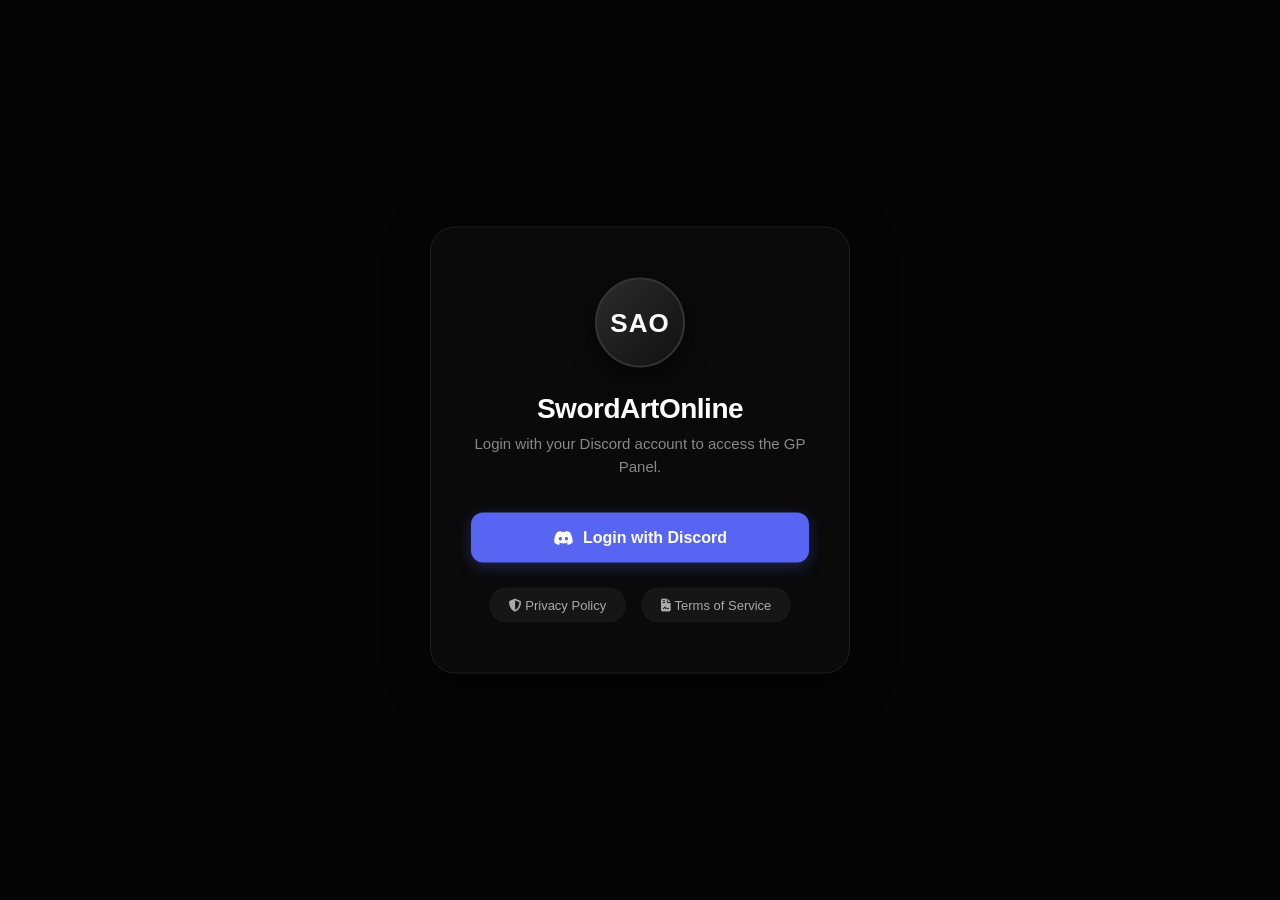
==== commit be32d50e: "Update index.html" ====
--- a/index.html
+++ b/index.html
@@ -118,6 +118,16 @@
                     
                     <input type="number" id="gpAmount" placeholder="Amount (e.g. 5000)" min="100">
                     
+                    <!-- Clipboard Paste Area -->
+                    <div id="clipboardArea" class="clipboard-area" tabindex="0">
+                        <div class="clipboard-icon">
+                            <i class="fas fa-paste"></i>
+                        </div>
+                        <p><strong>📋 Paste from Clipboard</strong></p>
+                        <p>Press <kbd>Ctrl</kbd> + <kbd>V</kbd> or click here and paste</p>
+                        <span class="key-hint"><i class="fas fa-mouse-pointer"></i> Click + Ctrl+V</span>
+                    </div>
+                    
                     <div class="file-upload-wrapper">
                         <label for="proofImage" class="custom-file-btn">
                             <i class="fas fa-image"></i> Add Screenshots
--- a/style.css
+++ b/style.css
@@ -0,0 +1,928 @@
+* {
+    margin: 0;
+    padding: 0;
+    box-sizing: border-box;
+}
+
+body {
+    font-family: 'Inter', sans-serif;
+    background: #050505;
+    color: #e2e8f0;
+    min-height: 100vh;
+    overflow-x: hidden;
+}
+
+/* ========== MAINTENANCE OVERLAY ========== */
+.maintenance-overlay {
+    position: fixed;
+    top: 0;
+    left: 0;
+    width: 100%;
+    height: 100%;
+    background: rgba(0, 0, 0, 0.95);
+    z-index: 9999;
+    display: flex;
+    align-items: center;
+    justify-content: center;
+    backdrop-filter: blur(10px);
+}
+
+.maintenance-content {
+    text-align: center;
+    background: #0a0a0a;
+    padding: 60px 40px;
+    border-radius: 25px;
+    border: 2px solid #ffd700;
+    max-width: 500px;
+    margin: 20px;
+}
+
+.maintenance-content i {
+    font-size: 64px;
+    color: #ffd700;
+    margin-bottom: 20px;
+}
+
+.maintenance-content h2 {
+    color: #ffd700;
+    margin-bottom: 15px;
+    font-size: 32px;
+}
+
+.maintenance-content p {
+    color: #888;
+    margin-bottom: 30px;
+}
+
+.loader {
+    width: 48px;
+    height: 48px;
+    border: 4px solid #333;
+    border-top: 4px solid #ffd700;
+    border-radius: 50%;
+    margin: 0 auto;
+    animation: spin 1s linear infinite;
+}
+
+@keyframes spin {
+    0% { transform: rotate(0deg); }
+    100% { transform: rotate(360deg); }
+}
+
+/* ========== TEST MODE INDICATOR ========== */
+.test-mode-indicator {
+    position: fixed;
+    top: 10px;
+    left: 50%;
+    transform: translateX(-50%);
+    background: #f56565;
+    color: white;
+    padding: 8px 20px;
+    border-radius: 30px;
+    font-weight: bold;
+    z-index: 10000;
+    font-size: 14px;
+    box-shadow: 0 2px 10px rgba(0,0,0,0.3);
+    animation: pulse 2s infinite;
+}
+
+@keyframes pulse {
+    0% { opacity: 0.8; }
+    50% { opacity: 1; }
+    100% { opacity: 0.8; }
+}
+
+/* ========== LOGIN CONTAINER ========== */
+.login-container {
+    text-align: center;
+    position: absolute;
+    top: 50%;
+    left: 50%;
+    transform: translate(-50%, -50%);
+    background: #0a0a0a;
+    padding: 50px 40px;
+    border-radius: 25px;
+    border: 1px solid #1f1f1f;
+    width: 90%;
+    max-width: 420px;
+    box-shadow: 0 10px 40px rgba(0,0,0,0.5);
+}
+
+.logo-main {
+    width: 90px;
+    height: 90px;
+    border-radius: 50%;
+    display: flex;
+    align-items: center;
+    justify-content: center;
+    margin: 0 auto 25px;
+    font-weight: 800;
+    font-size: 26px;
+    letter-spacing: 1px;
+    box-shadow: 0 8px 25px rgba(0,0,0,0.6);
+}
+
+.logo-pn {
+    background: linear-gradient(135deg, #2b2b2b, #111);
+    color: #fff;
+    border: 2px solid #333;
+}
+
+.logo-rblx {
+    background: linear-gradient(135deg, #111, #000);
+    color: #fff;
+    border: 2px solid #aaa;
+}
+
+h1, h2, h3 {
+    letter-spacing: -0.5px;
+    color: #fff;
+}
+
+.login-container h1, .login-container h2 {
+    font-size: 28px;
+    margin-bottom: 8px;
+}
+
+.login-container p {
+    font-size: 15px;
+    color: #888;
+    margin-bottom: 35px;
+    line-height: 1.5;
+}
+
+/* ========== BUTTONS ========== */
+.btn-discord {
+    background: #5865F2;
+    color: white;
+    border: none;
+    padding: 16px 30px;
+    border-radius: 12px;
+    font-weight: 700;
+    cursor: pointer;
+    width: 100%;
+    display: flex;
+    align-items: center;
+    justify-content: center;
+    gap: 10px;
+    transition: 0.2s;
+    text-decoration: none;
+    font-size: 16px;
+    box-shadow: 0 4px 15px rgba(88, 101, 242, 0.3);
+    margin-bottom: 15px;
+}
+
+.btn-roblox {
+    background: white;
+    color: black;
+    border: none;
+    padding: 16px 30px;
+    border-radius: 12px;
+    font-weight: 700;
+    cursor: pointer;
+    width: 100%;
+    display: flex;
+    align-items: center;
+    justify-content: center;
+    gap: 10px;
+    transition: 0.2s;
+    text-decoration: none;
+    font-size: 16px;
+    box-shadow: 0 4px 15px rgba(255, 255, 255, 0.1);
+}
+
+.btn-discord:hover, .btn-roblox:hover {
+    transform: translateY(-2px);
+    box-shadow: 0 6px 20px rgba(255,255,255,0.15);
+}
+
+.btn-discord:disabled, .btn-roblox:disabled {
+    opacity: 0.6;
+    cursor: not-allowed;
+    transform: none;
+}
+
+/* Privacy & Terms Links */
+.btn-link {
+    color: #888;
+    text-decoration: none;
+    font-size: 14px;
+    transition: color 0.2s;
+}
+
+.btn-link:hover {
+    color: #ffd700;
+    text-decoration: underline;
+}
+
+/* ========== HEADER ========== */
+.header {
+    background: #0a0a0a;
+    padding: 20px 40px;
+    display: flex;
+    justify-content: space-between;
+    align-items: center;
+    border-bottom: 1px solid #1a1a1a;
+    flex-wrap: wrap;
+    gap: 15px;
+}
+
+.user-info {
+    display: flex;
+    align-items: center;
+    gap: 15px;
+}
+
+.avatar {
+    width: 48px;
+    height: 48px;
+    border-radius: 50%;
+    border: 2px solid #5865F2;
+    background: #1a1a1a;
+    object-fit: cover;
+}
+
+.header-actions {
+    display: flex;
+    gap: 12px;
+}
+
+.btn-logout {
+    padding: 10px 16px;
+    border-radius: 10px;
+    cursor: pointer;
+    font-weight: 600;
+    font-size: 13px;
+    transition: 0.2s;
+    border: 1px solid transparent;
+    display: flex;
+    align-items: center;
+    gap: 8px;
+}
+
+.btn-logout.rbx {
+    background: rgba(255,255,255,0.05);
+    color: #a0aec0;
+    border-color: #2d3748;
+}
+
+.btn-logout.rbx:hover {
+    background: #2d3748;
+    color: white;
+}
+
+.btn-logout.dc {
+    background: rgba(245, 101, 101, 0.1);
+    color: #f56565;
+    border-color: #f56565;
+}
+
+.btn-logout.dc:hover {
+    background: #f56565;
+    color: white;
+}
+
+/* ========== CONTAINER & TABS ========== */
+.container {
+    max-width: 1200px;
+    margin: 40px auto;
+    padding: 0 20px;
+}
+
+.nav-tabs-wrapper {
+    overflow-x: auto;
+    margin-bottom: 30px;
+    padding-bottom: 5px;
+}
+
+.nav-tabs {
+    display: flex;
+    gap: 10px;
+    min-width: max-content;
+}
+
+.nav-tab {
+    background: #111;
+    border: 1px solid #1f1f1f;
+    color: #777;
+    padding: 14px 28px;
+    border-radius: 12px;
+    cursor: pointer;
+    transition: 0.2s;
+    font-weight: 600;
+    white-space: nowrap;
+}
+
+.nav-tab.active {
+    background: white;
+    color: black;
+    box-shadow: 0 4px 15px rgba(255,255,255,0.1);
+}
+
+.nav-tab.admin-tab {
+    background: #cd7f32;
+    color: white;
+    display: none;
+}
+
+.nav-tab.admin-tab.active {
+    background: #e68a2e;
+}
+
+.nav-tab.owner-tab {
+    background: linear-gradient(135deg, #ffd70020, #ffaa0020);
+    border-color: #ffd70040;
+    color: #ffd700;
+    display: none;
+}
+
+.nav-tab.owner-tab.active {
+    background: #ffd700;
+    color: #000;
+}
+
+.nav-tab.owner-tab:hover {
+    background: #ffd70030;
+}
+
+/* ========== CARDS ========== */
+.system-card {
+    background: #0a0a0a;
+    border: 1px solid #1f1f1f;
+    border-radius: 20px;
+    padding: 35px;
+    margin-bottom: 20px;
+    box-shadow: 0 8px 30px rgba(0,0,0,0.3);
+    animation: fadeIn 0.3s ease-out;
+}
+
+@keyframes fadeIn {
+    from { opacity: 0; transform: translateY(10px); }
+    to { opacity: 1; transform: translateY(0); }
+}
+
+/* ========== FORM ELEMENTS ========== */
+input, select, textarea {
+    width: 100%;
+    background: #111;
+    border: 1px solid #222;
+    border-radius: 12px;
+    padding: 16px;
+    color: white;
+    margin-bottom: 20px;
+    outline: none;
+    font-size: 16px;
+    transition: 0.2s;
+}
+
+input:focus, select:focus, textarea:focus {
+    border-color: #5865F2;
+}
+
+textarea {
+    resize: vertical;
+    font-family: inherit;
+}
+
+/* ========== FILE UPLOAD ========== */
+.file-upload-wrapper {
+    display: flex;
+    align-items: center;
+    gap: 15px;
+    margin-bottom: 20px;
+    flex-wrap: wrap;
+}
+
+input[type="file"] {
+    display: none;
+}
+
+.custom-file-btn {
+    background: #5865F2;
+    color: white;
+    padding: 14px 24px;
+    border-radius: 10px;
+    font-weight: 600;
+    cursor: pointer;
+    transition: 0.2s;
+    display: inline-flex;
+    align-items: center;
+    gap: 8px;
+    border: none;
+}
+
+.custom-file-btn:hover {
+    background: #4752c4;
+    transform: translateY(-1px);
+}
+
+.file-instruction {
+    color: #888;
+    font-size: 14px;
+    font-weight: 500;
+    transition: color 0.2s;
+}
+
+/* ========== CLIPBOARD PASTE AREA ========== */
+.clipboard-area {
+    background: #0f0f0f;
+    border: 2px dashed #333;
+    border-radius: 12px;
+    padding: 20px;
+    margin-bottom: 20px;
+    text-align: center;
+    transition: all 0.2s;
+    cursor: pointer;
+}
+
+.clipboard-area:hover {
+    border-color: #5865F2;
+    background: #141414;
+}
+
+.clipboard-area.drag-over {
+    border-color: #48bb78;
+    background: #1a2a1a;
+}
+
+.clipboard-icon {
+    font-size: 32px;
+    color: #5865F2;
+    margin-bottom: 10px;
+}
+
+.clipboard-area p {
+    color: #888;
+    font-size: 14px;
+    margin: 0;
+}
+
+.clipboard-area .key-hint {
+    font-family: monospace;
+    background: #1a1a1a;
+    padding: 4px 8px;
+    border-radius: 6px;
+    display: inline-block;
+    margin-top: 8px;
+    font-size: 12px;
+}
+
+/* ========== IMAGE PREVIEW ========== */
+#imagePreviewContainer {
+    display: flex;
+    gap: 15px;
+    flex-wrap: wrap;
+    margin-bottom: 25px;
+    max-height: 200px;
+    overflow-y: auto;
+    padding: 10px;
+    background: #0f0f0f;
+    border-radius: 12px;
+}
+
+.preview-box {
+    position: relative;
+    display: inline-block;
+}
+
+.preview-box img {
+    width: 90px;
+    height: 90px;
+    object-fit: cover;
+    border-radius: 12px;
+    border: 2px solid #333;
+    transition: transform 0.2s;
+}
+
+.preview-box img:hover {
+    transform: scale(1.05);
+}
+
+.remove-img-btn {
+    position: absolute;
+    top: -8px;
+    right: -8px;
+    background: #f56565;
+    color: white;
+    border: none;
+    border-radius: 50%;
+    width: 26px;
+    height: 26px;
+    font-weight: bold;
+    cursor: pointer;
+    display: flex;
+    align-items: center;
+    justify-content: center;
+    font-size: 14px;
+    transition: 0.2s;
+}
+
+.remove-img-btn:hover {
+    background: #e53e3e;
+    transform: scale(1.1);
+}
+
+/* ========== PRIMARY BUTTON ========== */
+.btn-primary {
+    background: white;
+    color: black;
+    border: none;
+    padding: 16px 30px;
+    border-radius: 12px;
+    font-weight: 700;
+    font-size: 16px;
+    cursor: pointer;
+    transition: 0.2s;
+    width: 100%;
+}
+
+.btn-primary:hover {
+    transform: translateY(-2px);
+    box-shadow: 0 6px 20px rgba(255,255,255,0.15);
+}
+
+.btn-primary:disabled {
+    background: #333;
+    color: #666;
+    cursor: not-allowed;
+    transform: none;
+}
+
+/* ========== TABLE STYLES ========== */
+.table-responsive {
+    overflow-x: auto;
+    width: 100%;
+    border-radius: 10px;
+}
+
+.table {
+    width: 100%;
+    border-collapse: collapse;
+    margin-top: 10px;
+    min-width: 500px;
+}
+
+.table th {
+    text-align: left;
+    padding: 15px;
+    color: #888;
+    border-bottom: 1px solid #1f1f1f;
+    font-weight: 600;
+    white-space: nowrap;
+}
+
+.table td {
+    padding: 15px;
+    border-bottom: 1px solid #111;
+    vertical-align: middle;
+}
+
+/* ========== USER NAME CELL ========== */
+.user-name-cell {
+    display: flex;
+    flex-direction: column;
+}
+
+.display-name {
+    font-weight: 600;
+    color: #fff;
+    font-size: 15px;
+}
+
+.username-handle {
+    font-size: 12px;
+    color: #777;
+    margin-top: 3px;
+}
+
+/* ========== STATUS BADGES ========== */
+.status-badge {
+    padding: 5px 10px;
+    border-radius: 20px;
+    font-size: 12px;
+    font-weight: bold;
+    display: inline-block;
+}
+
+.status-pending {
+    background: rgba(205, 127, 50, 0.2);
+    color: #cd7f32;
+}
+
+.status-approved {
+    background: rgba(72, 187, 120, 0.2);
+    color: #48bb78;
+}
+
+.status-rejected {
+    background: rgba(245, 101, 101, 0.2);
+    color: #f56565;
+}
+
+/* ========== ADMIN BUTTONS ========== */
+.btn-small {
+    padding: 8px 12px;
+    border-radius: 8px;
+    border: none;
+    cursor: pointer;
+    font-weight: bold;
+    color: white;
+    margin: 0 5px;
+}
+
+.btn-approve {
+    background: #48bb78;
+}
+
+.btn-deny {
+    background: #f56565;
+}
+
+.btn-remove-role {
+    background: #f56565;
+    padding: 5px 10px;
+    font-size: 12px;
+}
+
+/* ========== SEARCH BAR ========== */
+.search-bar {
+    position: relative;
+    margin-bottom: 20px;
+}
+
+.search-bar i {
+    position: absolute;
+    left: 15px;
+    top: 18px;
+    color: #777;
+}
+
+.search-bar input {
+    padding-left: 45px;
+    margin-bottom: 0;
+}
+
+/* ========== NOTIFICATION ========== */
+.notification {
+    position: fixed;
+    top: 20px;
+    right: 20px;
+    padding: 16px 28px;
+    border-radius: 12px;
+    color: white;
+    font-weight: 600;
+    z-index: 1000;
+    transition: 0.3s;
+    transform: translateX(200%);
+    box-shadow: 0 5px 15px rgba(0,0,0,0.3);
+}
+
+.notification.show {
+    transform: translateX(0);
+}
+
+.bg-success {
+    background: #48bb78;
+}
+
+.bg-error {
+    background: #f56565;
+}
+
+.bg-warning {
+    background: #cd7f32;
+}
+
+/* ========== HIDDEN ========== */
+.hidden {
+    display: none !important;
+}
+
+/* ========== CHANNEL CONFIG ITEMS ========== */
+.channel-config-item {
+    background: #0f0f0f;
+    border: 1px solid #222;
+    border-radius: 12px;
+    padding: 15px;
+    margin-bottom: 12px;
+}
+
+.channel-config-name {
+    font-weight: bold;
+    color: #ffd700;
+    margin-bottom: 8px;
+}
+
+.channel-config-description {
+    color: #666;
+    font-size: 12px;
+    margin-bottom: 10px;
+}
+
+.channel-config-input {
+    display: flex;
+    gap: 10px;
+    align-items: center;
+    flex-wrap: wrap;
+}
+
+.channel-config-input input {
+    flex: 2;
+    margin-bottom: 0;
+}
+
+.channel-config-input span {
+    color: #666;
+    font-size: 12px;
+}
+
+/* ========== SAVED MESSAGE STYLES ========== */
+.saved-message-item {
+    background: #0a0a0a;
+    border: 1px solid #222;
+    border-radius: 12px;
+    padding: 15px;
+    margin-bottom: 12px;
+    transition: 0.2s;
+}
+
+.saved-message-item:hover {
+    border-color: #ffd70040;
+}
+
+.message-name {
+    font-size: 18px;
+    font-weight: bold;
+    color: #ffd700;
+    margin-bottom: 8px;
+}
+
+.message-channel {
+    font-size: 12px;
+    color: #5865F2;
+    font-family: monospace;
+    margin-bottom: 8px;
+}
+
+.message-id {
+    font-size: 11px;
+    font-family: monospace;
+    margin-bottom: 5px;
+}
+
+.message-preview {
+    background: #0f0f0f;
+    border-radius: 8px;
+    padding: 10px;
+    margin: 10px 0;
+    font-size: 13px;
+    color: #aaa;
+    max-height: 80px;
+    overflow-y: auto;
+}
+
+.message-actions {
+    display: flex;
+    gap: 10px;
+    margin-top: 10px;
+    flex-wrap: wrap;
+}
+
+.message-actions button {
+    padding: 6px 12px;
+    border-radius: 6px;
+    border: none;
+    cursor: pointer;
+    font-size: 12px;
+    font-weight: 500;
+}
+
+.btn-edit-message {
+    background: #5865F2;
+    color: white;
+}
+
+.btn-send-message {
+    background: #48bb78;
+    color: white;
+}
+
+.btn-delete-message {
+    background: #f56565;
+    color: white;
+}
+
+/* ========== ROLE TABLE STYLES ========== */
+.role-name {
+    color: #ffd700;
+}
+
+.role-id {
+    font-family: monospace;
+    color: #888;
+}
+
+/* ========== SCROLLBAR STYLING ========== */
+::-webkit-scrollbar {
+    width: 8px;
+    height: 8px;
+}
+
+::-webkit-scrollbar-track {
+    background: #0a0a0a;
+    border-radius: 10px;
+}
+
+::-webkit-scrollbar-thumb {
+    background: #333;
+    border-radius: 10px;
+}
+
+::-webkit-scrollbar-thumb:hover {
+    background: #555;
+}
+
+/* ========== RESPONSIVE ========== */
+@media (max-width: 768px) {
+    .header {
+        flex-direction: column;
+        text-align: center;
+        padding: 15px 20px;
+    }
+    
+    .header-actions {
+        justify-content: center;
+        width: 100%;
+    }
+    
+    .user-info {
+        flex-direction: column;
+        gap: 10px;
+    }
+    
+    .user-info h2 {
+        font-size: 18px;
+    }
+    
+    .system-card {
+        padding: 20px;
+    }
+    
+    .btn-logout {
+        flex: 1;
+        justify-content: center;
+    }
+    
+    .nav-tab {
+        padding: 10px 16px;
+        font-size: 13px;
+    }
+    
+    .channel-config-input {
+        flex-direction: column;
+        align-items: stretch;
+    }
+    
+    .channel-config-input input {
+        margin-bottom: 8px;
+    }
+    
+    .message-actions button {
+        flex: 1;
+    }
+    
+    .table th, .table td {
+        padding: 10px 8px;
+        font-size: 12px;
+    }
+    
+    .btn-small {
+        padding: 4px 8px;
+        font-size: 11px;
+    }
+    
+    .user-name-cell .display-name {
+        font-size: 12px;
+    }
+    
+    .user-name-cell .username-handle {
+        font-size: 9px;
+    }
+    
+    /* Clipboard area responsive */
+    .clipboard-area {
+        padding: 12px;
+    }
+    
+    .clipboard-icon {
+        font-size: 24px;
+    }
+    
+    .clipboard-area p {
+        font-size: 12px;
+    }
+    
+    .clipboard-area .key-hint {
+        font-size: 10px;
+    }
+}
